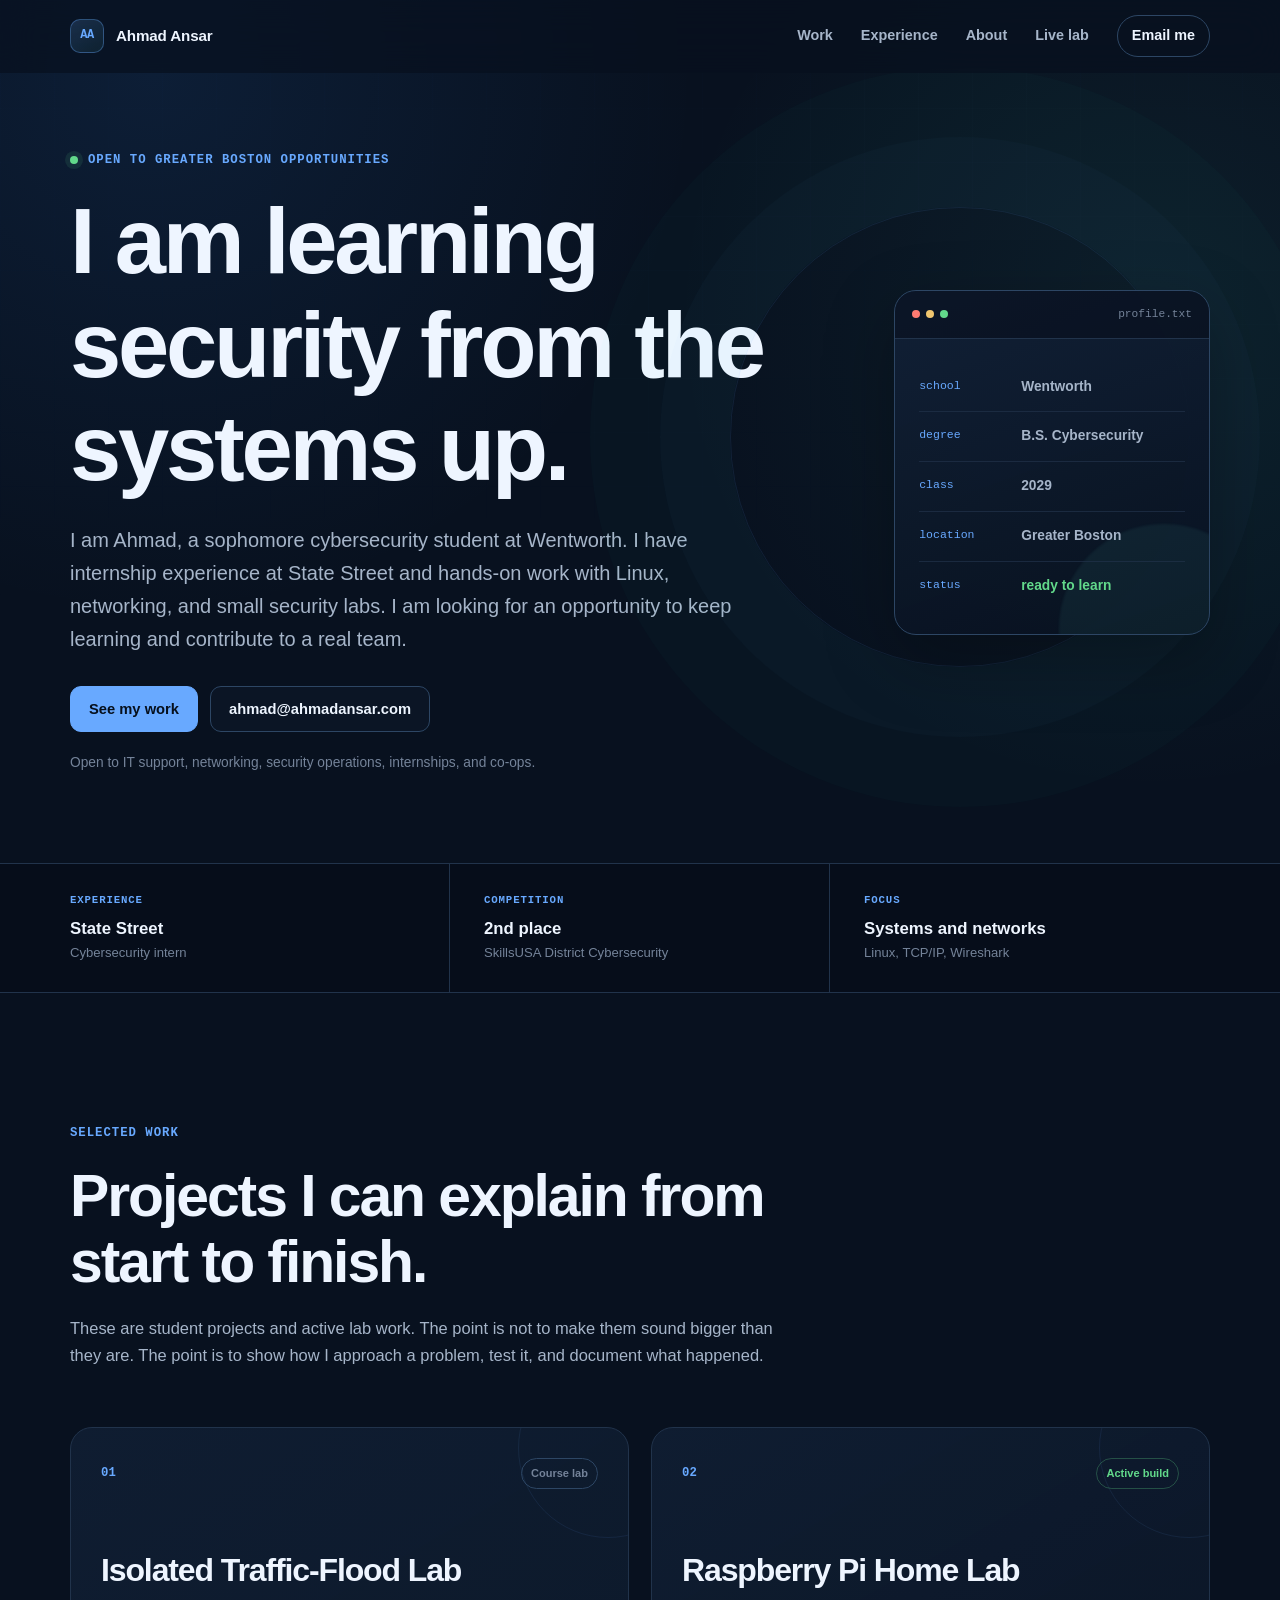
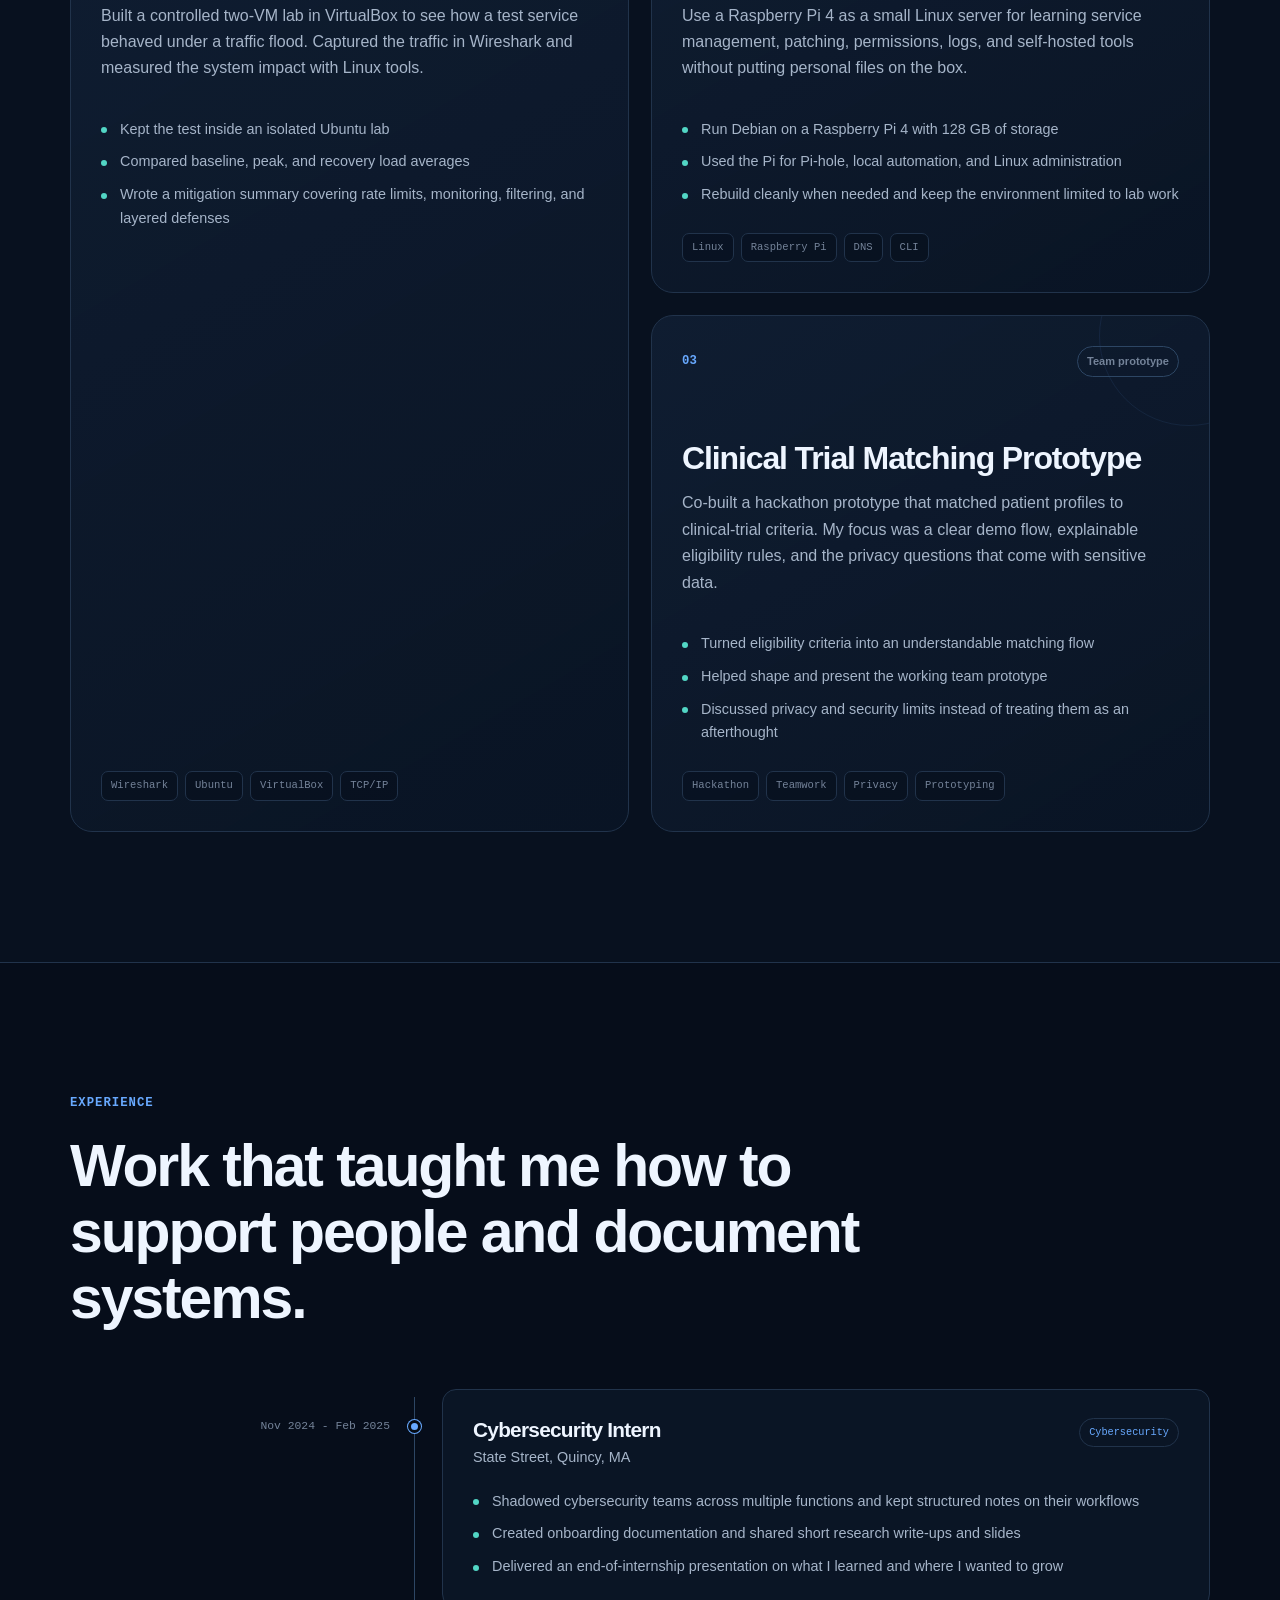
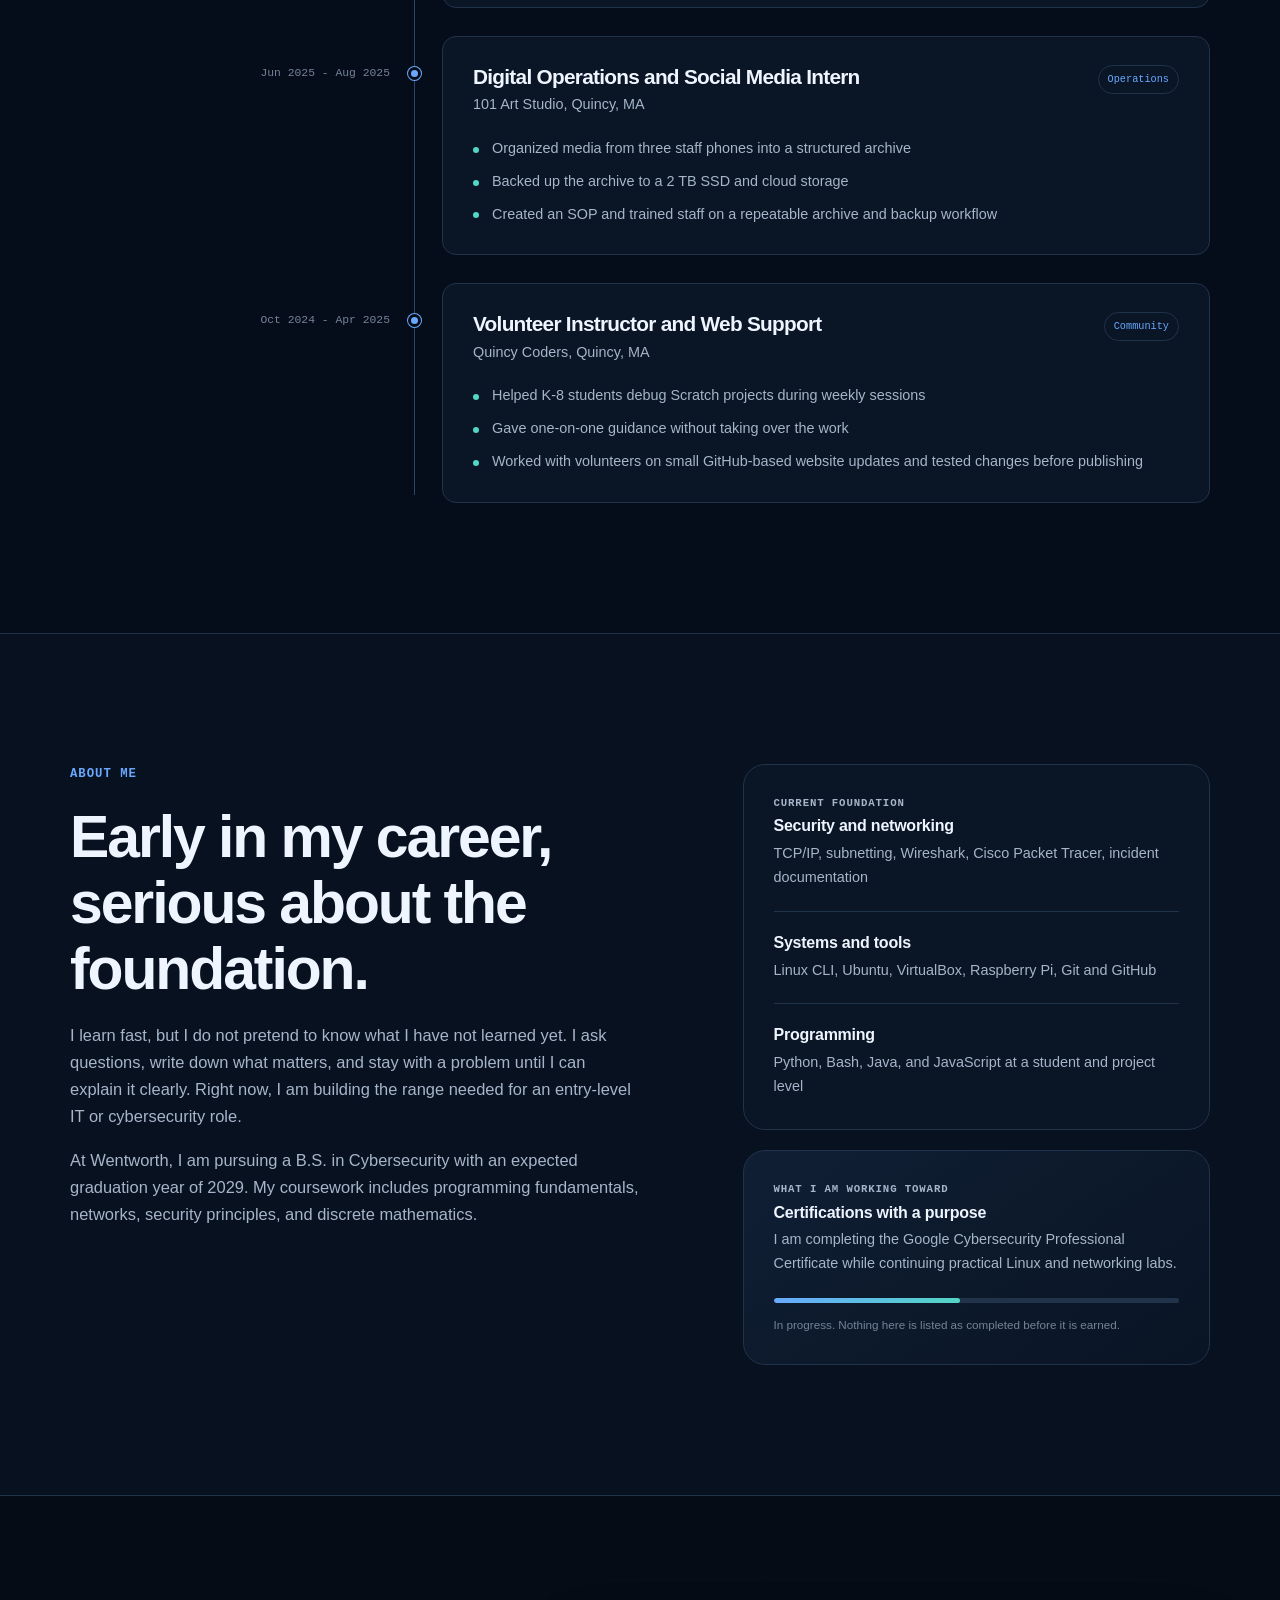
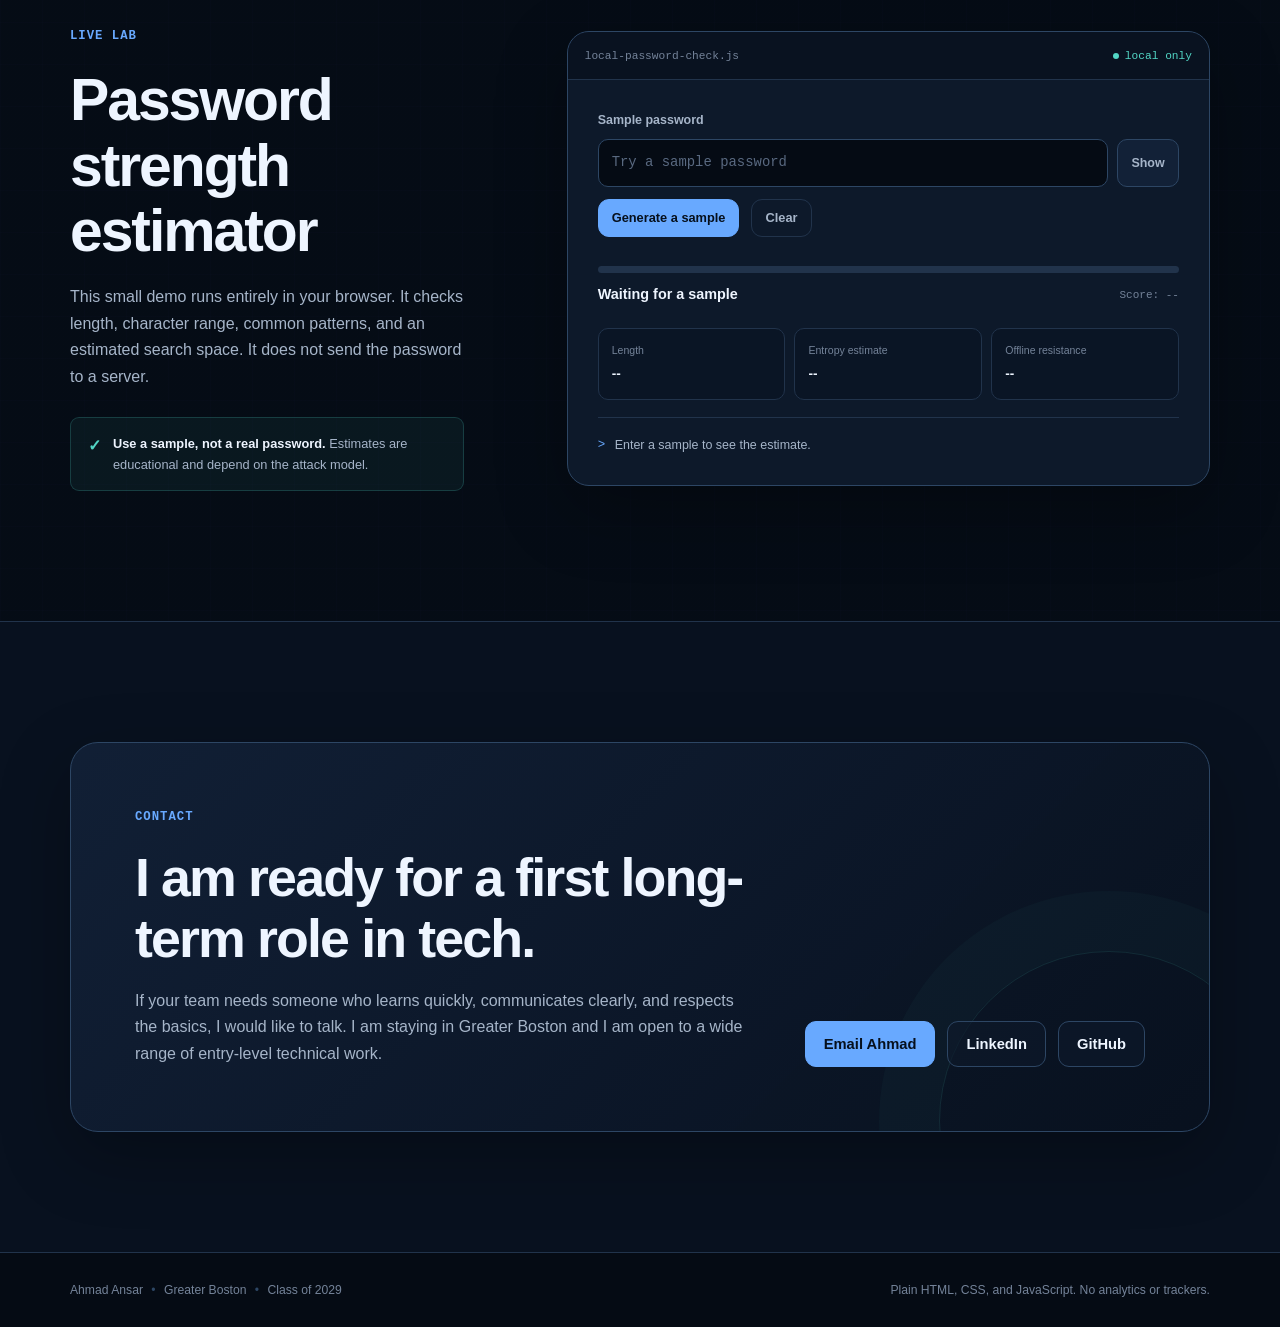
==== index.html @ 84867558 "Add files via upload" ====
<!doctype html>
<html lang="en">
<head>
  <meta charset="utf-8">
  <meta name="viewport" content="width=device-width, initial-scale=1">
  <meta name="description" content="Ahmad Ansar is a cybersecurity student at Wentworth with hands-on experience in Linux, networking, documentation, and security labs.">
  <meta name="theme-color" content="#08111f">
  <meta property="og:title" content="Ahmad Ansar | Cybersecurity Student">
  <meta property="og:description" content="Cybersecurity student at Wentworth, building a practical foundation in systems, networks, and security.">
  <meta property="og:type" content="website">
  <meta property="og:url" content="https://ahmad-ansar.github.io/">
  <link rel="canonical" href="https://ahmad-ansar.github.io/">
  <link rel="icon" href="/favicon.svg" type="image/svg+xml">
  <link rel="stylesheet" href="/styles.css">
  <script src="/app.js" defer></script>
  <title>Ahmad Ansar | Cybersecurity Student</title>
</head>
<body>
  <a class="skip-link" href="#main">Skip to main content</a>

  <header class="site-header" data-header>
    <div class="shell nav-wrap">
      <a class="brand" href="#top" aria-label="Ahmad Ansar, home">
        <span class="brand-mark" aria-hidden="true">AA</span>
        <span>Ahmad Ansar</span>
      </a>

      <button class="menu-button" type="button" aria-expanded="false" aria-controls="site-nav" data-menu-button>
        <span class="sr-only">Open navigation</span>
        <span aria-hidden="true"></span>
        <span aria-hidden="true"></span>
      </button>

      <nav id="site-nav" class="site-nav" aria-label="Primary navigation" data-menu>
        <a href="#work">Work</a>
        <a href="#experience">Experience</a>
        <a href="#about">About</a>
        <a href="#lab">Live lab</a>
        <a class="nav-contact" href="mailto:ahmad@ahmadansar.com">Email me</a>
      </nav>
    </div>
  </header>

  <main id="main">
    <section class="hero" id="top" aria-labelledby="hero-title">
      <div class="hero-grid" aria-hidden="true"></div>
      <div class="shell hero-layout">
        <div class="hero-copy reveal">
          <p class="eyebrow"><span class="status-dot"></span> Open to Greater Boston opportunities</p>
          <h1 id="hero-title">I am learning security from the systems up.</h1>
          <p class="hero-text">
            I am Ahmad, a sophomore cybersecurity student at Wentworth. I have internship experience at State Street and hands-on work with Linux, networking, and small security labs. I am looking for an opportunity to keep learning and contribute to a real team.
          </p>
          <div class="hero-actions">
            <a class="button button-primary" href="#work">See my work</a>
            <a class="button button-secondary" href="mailto:ahmad@ahmadansar.com">ahmad@ahmadansar.com</a>
          </div>
          <p class="role-note">Open to IT support, networking, security operations, internships, and co-ops.</p>
        </div>

        <aside class="snapshot reveal" aria-label="Student profile summary">
          <div class="window-bar">
            <div class="window-dots" aria-hidden="true"><span></span><span></span><span></span></div>
            <span>profile.txt</span>
          </div>
          <dl class="snapshot-list">
            <div>
              <dt>school</dt>
              <dd>Wentworth</dd>
            </div>
            <div>
              <dt>degree</dt>
              <dd>B.S. Cybersecurity</dd>
            </div>
            <div>
              <dt>class</dt>
              <dd>2029</dd>
            </div>
            <div>
              <dt>location</dt>
              <dd>Greater Boston</dd>
            </div>
            <div>
              <dt>status</dt>
              <dd class="available">ready to learn</dd>
            </div>
          </dl>
        </aside>
      </div>
    </section>

    <section class="proof-strip" aria-label="Highlights">
      <div class="shell proof-grid">
        <div>
          <span class="proof-label">Experience</span>
          <strong>State Street</strong>
          <span>Cybersecurity intern</span>
        </div>
        <div>
          <span class="proof-label">Competition</span>
          <strong>2nd place</strong>
          <span>SkillsUSA District Cybersecurity</span>
        </div>
        <div>
          <span class="proof-label">Focus</span>
          <strong>Systems and networks</strong>
          <span>Linux, TCP/IP, Wireshark</span>
        </div>
      </div>
    </section>

    <section class="section" id="work" aria-labelledby="work-title">
      <div class="shell">
        <div class="section-heading reveal">
          <p class="section-kicker">Selected work</p>
          <h2 id="work-title">Projects I can explain from start to finish.</h2>
          <p>These are student projects and active lab work. The point is not to make them sound bigger than they are. The point is to show how I approach a problem, test it, and document what happened.</p>
        </div>

        <div class="project-grid">
          <article class="project-card reveal">
            <div class="project-topline">
              <span class="project-number">01</span>
              <span class="project-state">Course lab</span>
            </div>
            <h3>Isolated Traffic-Flood Lab</h3>
            <p>Built a controlled two-VM lab in VirtualBox to see how a test service behaved under a traffic flood. Captured the traffic in Wireshark and measured the system impact with Linux tools.</p>
            <ul class="detail-list">
              <li>Kept the test inside an isolated Ubuntu lab</li>
              <li>Compared baseline, peak, and recovery load averages</li>
              <li>Wrote a mitigation summary covering rate limits, monitoring, filtering, and layered defenses</li>
            </ul>
            <div class="tag-row" aria-label="Tools used">
              <span>Wireshark</span><span>Ubuntu</span><span>VirtualBox</span><span>TCP/IP</span>
            </div>
          </article>

          <article class="project-card reveal">
            <div class="project-topline">
              <span class="project-number">02</span>
              <span class="project-state active">Active build</span>
            </div>
            <h3>Raspberry Pi Home Lab</h3>
            <p>Use a Raspberry Pi 4 as a small Linux server for learning service management, patching, permissions, logs, and self-hosted tools without putting personal files on the box.</p>
            <ul class="detail-list">
              <li>Run Debian on a Raspberry Pi 4 with 128 GB of storage</li>
              <li>Used the Pi for Pi-hole, local automation, and Linux administration</li>
              <li>Rebuild cleanly when needed and keep the environment limited to lab work</li>
            </ul>
            <div class="tag-row" aria-label="Tools used">
              <span>Linux</span><span>Raspberry Pi</span><span>DNS</span><span>CLI</span>
            </div>
          </article>

          <article class="project-card reveal">
            <div class="project-topline">
              <span class="project-number">03</span>
              <span class="project-state">Team prototype</span>
            </div>
            <h3>Clinical Trial Matching Prototype</h3>
            <p>Co-built a hackathon prototype that matched patient profiles to clinical-trial criteria. My focus was a clear demo flow, explainable eligibility rules, and the privacy questions that come with sensitive data.</p>
            <ul class="detail-list">
              <li>Turned eligibility criteria into an understandable matching flow</li>
              <li>Helped shape and present the working team prototype</li>
              <li>Discussed privacy and security limits instead of treating them as an afterthought</li>
            </ul>
            <div class="tag-row" aria-label="Project focus">
              <span>Hackathon</span><span>Teamwork</span><span>Privacy</span><span>Prototyping</span>
            </div>
          </article>
        </div>
      </div>
    </section>

    <section class="section section-muted" id="experience" aria-labelledby="experience-title">
      <div class="shell">
        <div class="section-heading reveal">
          <p class="section-kicker">Experience</p>
          <h2 id="experience-title">Work that taught me how to support people and document systems.</h2>
        </div>

        <div class="timeline">
          <article class="timeline-item reveal">
            <div class="timeline-marker" aria-hidden="true"></div>
            <div class="timeline-date">Nov 2024 - Feb 2025</div>
            <div class="timeline-card">
              <div class="timeline-heading">
                <div>
                  <h3>Cybersecurity Intern</h3>
                  <p>State Street, Quincy, MA</p>
                </div>
                <span>Cybersecurity</span>
              </div>
              <ul class="detail-list">
                <li>Shadowed cybersecurity teams across multiple functions and kept structured notes on their workflows</li>
                <li>Created onboarding documentation and shared short research write-ups and slides</li>
                <li>Delivered an end-of-internship presentation on what I learned and where I wanted to grow</li>
              </ul>
            </div>
          </article>

          <article class="timeline-item reveal">
            <div class="timeline-marker" aria-hidden="true"></div>
            <div class="timeline-date">Jun 2025 - Aug 2025</div>
            <div class="timeline-card">
              <div class="timeline-heading">
                <div>
                  <h3>Digital Operations and Social Media Intern</h3>
                  <p>101 Art Studio, Quincy, MA</p>
                </div>
                <span>Operations</span>
              </div>
              <ul class="detail-list">
                <li>Organized media from three staff phones into a structured archive</li>
                <li>Backed up the archive to a 2 TB SSD and cloud storage</li>
                <li>Created an SOP and trained staff on a repeatable archive and backup workflow</li>
              </ul>
            </div>
          </article>

          <article class="timeline-item reveal">
            <div class="timeline-marker" aria-hidden="true"></div>
            <div class="timeline-date">Oct 2024 - Apr 2025</div>
            <div class="timeline-card">
              <div class="timeline-heading">
                <div>
                  <h3>Volunteer Instructor and Web Support</h3>
                  <p>Quincy Coders, Quincy, MA</p>
                </div>
                <span>Community</span>
              </div>
              <ul class="detail-list">
                <li>Helped K-8 students debug Scratch projects during weekly sessions</li>
                <li>Gave one-on-one guidance without taking over the work</li>
                <li>Worked with volunteers on small GitHub-based website updates and tested changes before publishing</li>
              </ul>
            </div>
          </article>
        </div>
      </div>
    </section>

    <section class="section" id="about" aria-labelledby="about-title">
      <div class="shell about-layout">
        <div class="section-heading reveal">
          <p class="section-kicker">About me</p>
          <h2 id="about-title">Early in my career, serious about the foundation.</h2>
          <p>I learn fast, but I do not pretend to know what I have not learned yet. I ask questions, write down what matters, and stay with a problem until I can explain it clearly. Right now, I am building the range needed for an entry-level IT or cybersecurity role.</p>
          <p>At Wentworth, I am pursuing a B.S. in Cybersecurity with an expected graduation year of 2029. My coursework includes programming fundamentals, networks, security principles, and discrete mathematics.</p>
        </div>

        <div class="about-panels">
          <article class="info-panel reveal">
            <p class="panel-label">Current foundation</p>
            <div class="skill-groups">
              <div>
                <h3>Security and networking</h3>
                <p>TCP/IP, subnetting, Wireshark, Cisco Packet Tracer, incident documentation</p>
              </div>
              <div>
                <h3>Systems and tools</h3>
                <p>Linux CLI, Ubuntu, VirtualBox, Raspberry Pi, Git and GitHub</p>
              </div>
              <div>
                <h3>Programming</h3>
                <p>Python, Bash, Java, and JavaScript at a student and project level</p>
              </div>
            </div>
          </article>

          <article class="info-panel focus-panel reveal">
            <p class="panel-label">What I am working toward</p>
            <h3>Certifications with a purpose</h3>
            <p>I am completing the Google Cybersecurity Professional Certificate while continuing practical Linux and networking labs.</p>
            <div class="progress-line" aria-hidden="true"><span></span></div>
            <small>In progress. Nothing here is listed as completed before it is earned.</small>
          </article>
        </div>
      </div>
    </section>

    <section class="section section-lab" id="lab" aria-labelledby="lab-title">
      <div class="shell lab-layout">
        <div class="lab-copy reveal">
          <p class="section-kicker">Live lab</p>
          <h2 id="lab-title">Password strength estimator</h2>
          <p>This small demo runs entirely in your browser. It checks length, character range, common patterns, and an estimated search space. It does not send the password to a server.</p>
          <div class="privacy-note">
            <span aria-hidden="true">✓</span>
            <p><strong>Use a sample, not a real password.</strong> Estimates are educational and depend on the attack model.</p>
          </div>
        </div>

        <div class="analyzer reveal" data-analyzer>
          <div class="analyzer-bar">
            <span>local-password-check.js</span>
            <span class="local-badge"><span></span> local only</span>
          </div>
          <div class="analyzer-body">
            <label for="password-input">Sample password</label>
            <div class="password-row">
              <input id="password-input" type="password" autocomplete="new-password" spellcheck="false" maxlength="128" placeholder="Try a sample password" data-password-input>
              <button type="button" class="text-button" aria-pressed="false" data-password-toggle>Show</button>
            </div>
            <div class="analyzer-actions">
              <button type="button" class="button button-small button-primary" data-generate>Generate a sample</button>
              <button type="button" class="button button-small button-quiet" data-clear>Clear</button>
            </div>

            <div class="strength-track" aria-hidden="true"><span data-strength-bar></span></div>
            <div class="strength-heading" aria-live="polite">
              <strong data-strength-label>Waiting for a sample</strong>
              <span data-score>Score: --</span>
            </div>

            <dl class="metric-grid">
              <div><dt>Length</dt><dd data-length>--</dd></div>
              <div><dt>Entropy estimate</dt><dd data-entropy>--</dd></div>
              <div><dt>Offline resistance</dt><dd data-crack-time>--</dd></div>
            </dl>

            <ul class="feedback" data-feedback aria-live="polite">
              <li>Enter a sample to see the estimate.</li>
            </ul>
          </div>
        </div>
      </div>
    </section>

    <section class="contact-section" id="contact" aria-labelledby="contact-title">
      <div class="shell contact-card reveal">
        <div>
          <p class="section-kicker">Contact</p>
          <h2 id="contact-title">I am ready for a first long-term role in tech.</h2>
          <p>If your team needs someone who learns quickly, communicates clearly, and respects the basics, I would like to talk. I am staying in Greater Boston and I am open to a wide range of entry-level technical work.</p>
        </div>
        <div class="contact-actions">
          <a class="button button-primary" href="mailto:ahmad@ahmadansar.com">Email Ahmad</a>
          <a class="button button-secondary" href="https://linkedin.com/in/ahmadansar" target="_blank" rel="noopener noreferrer">LinkedIn</a>
          <a class="button button-secondary" href="https://github.com/ahmad-ansar" target="_blank" rel="noopener noreferrer">GitHub</a>
        </div>
      </div>
    </section>
  </main>

  <footer class="site-footer">
    <div class="shell footer-wrap">
      <p>Ahmad Ansar <span aria-hidden="true">•</span> Greater Boston <span aria-hidden="true">•</span> Class of 2029</p>
      <p>Plain HTML, CSS, and JavaScript. No analytics or trackers.</p>
    </div>
  </footer>
</body>
</html>
---- styles.css ----
:root {
  --ink: #eef5ff;
  --ink-soft: #a6b5c9;
  --ink-faint: #748399;
  --page: #08111f;
  --page-deep: #050b14;
  --surface: #0d192a;
  --surface-raised: #122137;
  --surface-soft: #0a1525;
  --line: #21334b;
  --line-bright: #2d4664;
  --blue: #68a9ff;
  --blue-strong: #3388f2;
  --teal: #52d6c5;
  --green: #62d98b;
  --yellow: #f0c66f;
  --red: #ff7b72;
  --shadow: 0 24px 70px rgb(0 0 0 / 28%);
  --radius-lg: 22px;
  --radius-md: 14px;
  --radius-sm: 9px;
  --shell: 1140px;
}

*,
*::before,
*::after {
  box-sizing: border-box;
}

html {
  scroll-behavior: smooth;
  scroll-padding-top: 88px;
}

body {
  margin: 0;
  min-width: 320px;
  background: var(--page);
  color: var(--ink);
  font-family: Inter, ui-sans-serif, -apple-system, BlinkMacSystemFont, "Segoe UI", sans-serif;
  font-size: 16px;
  line-height: 1.65;
  text-rendering: optimizeLegibility;
  -webkit-font-smoothing: antialiased;
}

body::before {
  position: fixed;
  inset: 0;
  z-index: -2;
  background:
    radial-gradient(circle at 12% 8%, rgb(51 136 242 / 11%), transparent 34rem),
    radial-gradient(circle at 90% 35%, rgb(82 214 197 / 7%), transparent 30rem),
    var(--page);
  content: "";
  pointer-events: none;
}

a {
  color: inherit;
}

button,
input {
  color: inherit;
  font: inherit;
}

button,
a {
  -webkit-tap-highlight-color: transparent;
}

button:focus-visible,
a:focus-visible,
input:focus-visible {
  outline: 3px solid rgb(104 169 255 / 42%);
  outline-offset: 3px;
}

h1,
h2,
h3,
p {
  margin-top: 0;
}

h1,
h2,
h3 {
  line-height: 1.12;
  letter-spacing: -0.035em;
}

h1 {
  max-width: 790px;
  margin-bottom: 24px;
  font-size: clamp(3rem, 7.2vw, 6.6rem);
  font-weight: 740;
}

h2 {
  max-width: 790px;
  margin-bottom: 20px;
  font-size: clamp(2.25rem, 4.6vw, 4.25rem);
  font-weight: 700;
}

h3 {
  font-size: 1.3rem;
}

.shell {
  width: min(calc(100% - 40px), var(--shell));
  margin-inline: auto;
}

.sr-only {
  position: absolute;
  width: 1px;
  height: 1px;
  padding: 0;
  margin: -1px;
  overflow: hidden;
  clip: rect(0, 0, 0, 0);
  white-space: nowrap;
  border: 0;
}

.skip-link {
  position: fixed;
  top: 12px;
  left: 12px;
  z-index: 1000;
  padding: 10px 15px;
  border-radius: var(--radius-sm);
  background: var(--ink);
  color: var(--page);
  font-weight: 700;
  text-decoration: none;
  transform: translateY(-150%);
  transition: transform 160ms ease;
}

.skip-link:focus {
  transform: translateY(0);
}

.site-header {
  position: fixed;
  inset: 0 0 auto;
  z-index: 100;
  border-bottom: 1px solid transparent;
  background: rgb(8 17 31 / 70%);
  backdrop-filter: blur(18px);
  transition: border-color 180ms ease, background 180ms ease;
}

.site-header.scrolled {
  border-bottom-color: rgb(33 51 75 / 78%);
  background: rgb(8 17 31 / 91%);
}

.nav-wrap {
  display: flex;
  min-height: 72px;
  align-items: center;
  justify-content: space-between;
  gap: 28px;
}

.brand {
  display: inline-flex;
  align-items: center;
  gap: 12px;
  font-size: 0.95rem;
  font-weight: 720;
  letter-spacing: -0.01em;
  text-decoration: none;
}

.brand-mark {
  display: grid;
  width: 34px;
  height: 34px;
  place-items: center;
  border: 1px solid rgb(104 169 255 / 34%);
  border-radius: 10px;
  background: linear-gradient(145deg, rgb(104 169 255 / 18%), rgb(82 214 197 / 8%));
  color: var(--blue);
  font-family: "SFMono-Regular", Consolas, "Liberation Mono", monospace;
  font-size: 0.75rem;
  letter-spacing: -0.04em;
}

.site-nav {
  display: flex;
  align-items: center;
  gap: 28px;
}

.site-nav a {
  color: var(--ink-soft);
  font-size: 0.9rem;
  font-weight: 620;
  text-decoration: none;
  transition: color 150ms ease;
}

.site-nav a:hover {
  color: var(--ink);
}

.site-nav .nav-contact {
  padding: 8px 14px;
  border: 1px solid var(--line-bright);
  border-radius: 999px;
  color: var(--ink);
}

.site-nav .nav-contact:hover {
  border-color: var(--blue);
  color: var(--blue);
}

.menu-button {
  display: none;
  width: 44px;
  height: 44px;
  padding: 0;
  border: 1px solid var(--line);
  border-radius: 12px;
  background: var(--surface);
  cursor: pointer;
}

.menu-button span:not(.sr-only) {
  display: block;
  width: 18px;
  height: 2px;
  margin: 5px auto;
  border-radius: 2px;
  background: currentColor;
  transition: transform 180ms ease;
}

.menu-button[aria-expanded="true"] span:nth-child(2) {
  transform: translateY(3.5px) rotate(45deg);
}

.menu-button[aria-expanded="true"] span:nth-child(3) {
  transform: translateY(-3.5px) rotate(-45deg);
}

.hero {
  position: relative;
  display: grid;
  min-height: 810px;
  overflow: hidden;
  align-items: center;
  padding: 150px 0 88px;
}

.hero::after {
  position: absolute;
  top: 24%;
  left: 57%;
  width: 460px;
  height: 460px;
  border: 1px solid rgb(104 169 255 / 10%);
  border-radius: 50%;
  box-shadow:
    0 0 0 70px rgb(104 169 255 / 2.5%),
    0 0 0 140px rgb(82 214 197 / 1.8%);
  content: "";
  pointer-events: none;
}

.hero-grid {
  position: absolute;
  inset: 0;
  z-index: -1;
  opacity: 0.35;
  background-image:
    linear-gradient(rgb(104 169 255 / 4%) 1px, transparent 1px),
    linear-gradient(90deg, rgb(104 169 255 / 4%) 1px, transparent 1px);
  background-size: 54px 54px;
  mask-image: linear-gradient(to bottom, black, transparent 80%);
}

.hero-layout {
  display: grid;
  grid-template-columns: minmax(0, 1.6fr) minmax(300px, 0.7fr);
  gap: clamp(56px, 8vw, 112px);
  align-items: center;
}

.eyebrow,
.section-kicker {
  display: flex;
  align-items: center;
  gap: 10px;
  margin-bottom: 20px;
  color: var(--blue);
  font-family: "SFMono-Regular", Consolas, "Liberation Mono", monospace;
  font-size: 0.77rem;
  font-weight: 700;
  letter-spacing: 0.08em;
  text-transform: uppercase;
}

.status-dot {
  display: inline-block;
  width: 8px;
  height: 8px;
  border-radius: 50%;
  background: var(--green);
  box-shadow: 0 0 0 5px rgb(98 217 139 / 10%);
  animation: status-pulse 2.6s ease-in-out infinite;
}

@keyframes status-pulse {
  50% { box-shadow: 0 0 0 10px rgb(98 217 139 / 0%); }
}

.hero-text {
  max-width: 700px;
  margin-bottom: 30px;
  color: var(--ink-soft);
  font-size: clamp(1.06rem, 1.6vw, 1.25rem);
}

.hero-actions,
.contact-actions,
.analyzer-actions {
  display: flex;
  flex-wrap: wrap;
  gap: 12px;
}

.button {
  display: inline-flex;
  min-height: 46px;
  align-items: center;
  justify-content: center;
  padding: 10px 18px;
  border: 1px solid transparent;
  border-radius: 11px;
  font-size: 0.92rem;
  font-weight: 720;
  text-decoration: none;
  transition: transform 150ms ease, border-color 150ms ease, background 150ms ease, color 150ms ease;
}

.button:hover {
  transform: translateY(-2px);
}

.button-primary {
  border-color: var(--blue);
  background: var(--blue);
  color: #06101d;
}

.button-primary:hover {
  border-color: #8cc0ff;
  background: #8cc0ff;
}

.button-secondary {
  border-color: var(--line-bright);
  background: rgb(13 25 42 / 62%);
  color: var(--ink);
}

.button-secondary:hover {
  border-color: var(--blue);
  color: var(--blue);
}

.button-small {
  min-height: 38px;
  padding: 7px 13px;
  font-size: 0.8rem;
  cursor: pointer;
}

.button-quiet {
  border-color: var(--line);
  background: transparent;
  color: var(--ink-soft);
}

.role-note {
  margin: 20px 0 0;
  color: var(--ink-faint);
  font-size: 0.86rem;
}

.snapshot {
  position: relative;
  z-index: 1;
  overflow: hidden;
  border: 1px solid var(--line-bright);
  border-radius: var(--radius-lg);
  background: linear-gradient(160deg, rgb(18 33 55 / 94%), rgb(8 17 31 / 96%));
  box-shadow: var(--shadow);
}

.snapshot::after {
  position: absolute;
  inset: auto -60px -100px auto;
  width: 210px;
  height: 210px;
  border-radius: 50%;
  background: rgb(82 214 197 / 7%);
  content: "";
  filter: blur(1px);
}

.window-bar,
.analyzer-bar {
  display: flex;
  min-height: 48px;
  align-items: center;
  justify-content: space-between;
  padding: 0 17px;
  border-bottom: 1px solid var(--line);
  background: rgb(5 11 20 / 45%);
  color: var(--ink-faint);
  font-family: "SFMono-Regular", Consolas, "Liberation Mono", monospace;
  font-size: 0.7rem;
}

.window-dots {
  display: flex;
  gap: 6px;
}

.window-dots span {
  width: 8px;
  height: 8px;
  border-radius: 50%;
  background: var(--line-bright);
}

.window-dots span:first-child { background: var(--red); }
.window-dots span:nth-child(2) { background: var(--yellow); }
.window-dots span:nth-child(3) { background: var(--green); }

.snapshot-list {
  position: relative;
  z-index: 1;
  margin: 0;
  padding: 24px;
}

.snapshot-list > div {
  display: grid;
  grid-template-columns: 88px 1fr;
  gap: 14px;
  padding: 13px 0;
  border-bottom: 1px solid rgb(33 51 75 / 70%);
}

.snapshot-list > div:last-child {
  border-bottom: 0;
}

.snapshot-list dt,
.snapshot-list dd {
  margin: 0;
}

.snapshot-list dt {
  color: var(--blue);
  font-family: "SFMono-Regular", Consolas, "Liberation Mono", monospace;
  font-size: 0.72rem;
}

.snapshot-list dd {
  color: var(--ink-soft);
  font-size: 0.86rem;
  font-weight: 650;
}

.snapshot-list dd.available {
  color: var(--green);
}

.proof-strip {
  border-block: 1px solid var(--line);
  background: rgb(5 11 20 / 45%);
}

.proof-grid {
  display: grid;
  grid-template-columns: repeat(3, 1fr);
}

.proof-grid > div {
  display: flex;
  min-height: 128px;
  flex-direction: column;
  justify-content: center;
  padding: 24px 34px;
  border-right: 1px solid var(--line);
}

.proof-grid > div:first-child {
  padding-left: 0;
}

.proof-grid > div:last-child {
  padding-right: 0;
  border-right: 0;
}

.proof-label,
.panel-label {
  margin-bottom: 5px;
  color: var(--blue);
  font-family: "SFMono-Regular", Consolas, "Liberation Mono", monospace;
  font-size: 0.67rem;
  font-weight: 700;
  letter-spacing: 0.08em;
  text-transform: uppercase;
}

.proof-grid strong {
  font-size: 1.05rem;
}

.proof-grid span:last-child {
  color: var(--ink-faint);
  font-size: 0.82rem;
}

.section {
  padding: 130px 0;
}

.section-muted {
  border-block: 1px solid var(--line);
  background: rgb(5 11 20 / 42%);
}

.section-heading {
  max-width: 820px;
  margin-bottom: 58px;
}

.section-heading > p:not(.section-kicker) {
  max-width: 730px;
  color: var(--ink-soft);
  font-size: 1.03rem;
}

.section-heading > p:last-child {
  margin-bottom: 0;
}

.project-grid {
  display: grid;
  grid-template-columns: repeat(2, minmax(0, 1fr));
  gap: 22px;
}

.project-card {
  position: relative;
  display: flex;
  min-height: 460px;
  flex-direction: column;
  padding: 30px;
  overflow: hidden;
  border: 1px solid var(--line);
  border-radius: var(--radius-lg);
  background: linear-gradient(150deg, rgb(18 33 55 / 78%), rgb(10 21 37 / 90%));
  transition: transform 180ms ease, border-color 180ms ease;
}

.project-card:first-child {
  grid-row: span 2;
  justify-content: center;
}

.project-card:hover {
  border-color: var(--line-bright);
  transform: translateY(-4px);
}

.project-card::after {
  position: absolute;
  top: -70px;
  right: -70px;
  width: 180px;
  height: 180px;
  border: 1px solid rgb(104 169 255 / 9%);
  border-radius: 50%;
  content: "";
}

.project-topline {
  position: relative;
  z-index: 1;
  display: flex;
  align-items: center;
  justify-content: space-between;
  margin-bottom: 64px;
}

.project-number {
  color: var(--blue);
  font-family: "SFMono-Regular", Consolas, "Liberation Mono", monospace;
  font-size: 0.77rem;
  font-weight: 700;
}

.project-state {
  padding: 5px 9px;
  border: 1px solid var(--line-bright);
  border-radius: 999px;
  color: var(--ink-faint);
  font-size: 0.69rem;
  font-weight: 700;
}

.project-state.active {
  border-color: rgb(98 217 139 / 28%);
  color: var(--green);
}

.project-card h3 {
  position: relative;
  z-index: 1;
  margin-bottom: 14px;
  font-size: clamp(1.45rem, 2.6vw, 2rem);
}

.project-card > p {
  position: relative;
  z-index: 1;
  color: var(--ink-soft);
}

.detail-list {
  position: relative;
  z-index: 1;
  display: grid;
  gap: 9px;
  padding: 0;
  margin: 20px 0 26px;
  list-style: none;
}

.detail-list li {
  position: relative;
  padding-left: 19px;
  color: var(--ink-soft);
  font-size: 0.9rem;
}

.detail-list li::before {
  position: absolute;
  top: 0.68em;
  left: 0;
  width: 6px;
  height: 6px;
  border-radius: 50%;
  background: var(--teal);
  content: "";
}

.tag-row {
  position: relative;
  z-index: 1;
  display: flex;
  flex-wrap: wrap;
  gap: 7px;
  margin-top: auto;
}

.tag-row span {
  padding: 5px 9px;
  border: 1px solid var(--line);
  border-radius: 7px;
  background: rgb(5 11 20 / 35%);
  color: var(--ink-faint);
  font-family: "SFMono-Regular", Consolas, "Liberation Mono", monospace;
  font-size: 0.66rem;
}

.timeline {
  position: relative;
  max-width: 970px;
  margin-left: auto;
}

.timeline::before {
  position: absolute;
  top: 8px;
  bottom: 8px;
  left: 174px;
  width: 1px;
  background: var(--line-bright);
  content: "";
}

.timeline-item {
  position: relative;
  display: grid;
  grid-template-columns: 150px 1fr;
  gap: 52px;
  margin-bottom: 28px;
}

.timeline-item:last-child {
  margin-bottom: 0;
}

.timeline-marker {
  position: absolute;
  top: 31px;
  left: 168px;
  z-index: 1;
  width: 13px;
  height: 13px;
  border: 3px solid var(--page-deep);
  border-radius: 50%;
  background: var(--blue);
  box-shadow: 0 0 0 1px var(--blue);
}

.timeline-date {
  padding-top: 28px;
  color: var(--ink-faint);
  font-family: "SFMono-Regular", Consolas, "Liberation Mono", monospace;
  font-size: 0.71rem;
  text-align: right;
}

.timeline-card {
  padding: 28px 30px;
  border: 1px solid var(--line);
  border-radius: var(--radius-md);
  background: var(--surface-soft);
}

.timeline-heading {
  display: flex;
  align-items: flex-start;
  justify-content: space-between;
  gap: 20px;
}

.timeline-heading h3 {
  margin-bottom: 5px;
}

.timeline-heading p {
  margin: 0;
  color: var(--ink-soft);
  font-size: 0.9rem;
}

.timeline-heading > span {
  padding: 5px 9px;
  border: 1px solid var(--line);
  border-radius: 999px;
  color: var(--blue);
  font-family: "SFMono-Regular", Consolas, "Liberation Mono", monospace;
  font-size: 0.64rem;
}

.timeline-card .detail-list {
  margin-bottom: 0;
}

.about-layout {
  display: grid;
  grid-template-columns: minmax(0, 1fr) minmax(370px, 0.82fr);
  gap: clamp(54px, 8vw, 108px);
  align-items: start;
}

.about-layout .section-heading {
  position: sticky;
  top: 120px;
  margin-bottom: 0;
}

.about-panels {
  display: grid;
  gap: 20px;
}

.info-panel {
  padding: 30px;
  border: 1px solid var(--line);
  border-radius: var(--radius-lg);
  background: var(--surface-soft);
}

.info-panel h3 {
  margin-bottom: 7px;
  font-size: 1rem;
  letter-spacing: -0.015em;
}

.info-panel p {
  color: var(--ink-soft);
}

.skill-groups {
  display: grid;
  gap: 22px;
}

.skill-groups > div {
  padding-bottom: 21px;
  border-bottom: 1px solid var(--line);
}

.skill-groups > div:last-child {
  padding-bottom: 0;
  border-bottom: 0;
}

.skill-groups p {
  margin-bottom: 0;
  font-size: 0.9rem;
}

.focus-panel {
  background: linear-gradient(145deg, rgb(18 33 55 / 90%), rgb(10 21 37 / 92%));
}

.focus-panel > p:not(.panel-label) {
  font-size: 0.9rem;
}

.focus-panel small {
  display: block;
  color: var(--ink-faint);
  font-size: 0.73rem;
}

.progress-line {
  height: 5px;
  margin: 22px 0 12px;
  overflow: hidden;
  border-radius: 999px;
  background: var(--line);
}

.progress-line span {
  display: block;
  width: 46%;
  height: 100%;
  border-radius: inherit;
  background: linear-gradient(90deg, var(--blue), var(--teal));
}

.section-lab {
  border-block: 1px solid var(--line);
  background:
    linear-gradient(rgb(5 11 20 / 82%), rgb(5 11 20 / 82%)),
    linear-gradient(90deg, rgb(104 169 255 / 6%) 1px, transparent 1px),
    linear-gradient(rgb(104 169 255 / 6%) 1px, transparent 1px);
  background-size: auto, 42px 42px, 42px 42px;
}

.lab-layout {
  display: grid;
  grid-template-columns: 0.76fr 1.24fr;
  gap: clamp(50px, 8vw, 105px);
  align-items: center;
}

.lab-copy > p:not(.section-kicker) {
  color: var(--ink-soft);
}

.privacy-note {
  display: flex;
  gap: 12px;
  margin-top: 27px;
  padding: 15px 17px;
  border: 1px solid rgb(82 214 197 / 20%);
  border-radius: var(--radius-sm);
  background: rgb(82 214 197 / 6%);
}

.privacy-note > span {
  color: var(--teal);
  font-weight: 800;
}

.privacy-note p {
  margin: 0;
  color: var(--ink-soft);
  font-size: 0.8rem;
}

.privacy-note strong {
  color: var(--ink);
}

.analyzer {
  overflow: hidden;
  border: 1px solid var(--line-bright);
  border-radius: var(--radius-lg);
  background: var(--surface);
  box-shadow: var(--shadow);
}

.local-badge {
  display: inline-flex;
  align-items: center;
  gap: 6px;
  color: var(--teal);
}

.local-badge > span {
  width: 6px;
  height: 6px;
  border-radius: 50%;
  background: var(--teal);
}

.analyzer-body {
  padding: 30px;
}

.analyzer label {
  display: block;
  margin-bottom: 8px;
  color: var(--ink-soft);
  font-size: 0.78rem;
  font-weight: 700;
}

.password-row {
  display: grid;
  grid-template-columns: 1fr auto;
  gap: 9px;
}

.password-row input {
  width: 100%;
  min-width: 0;
  min-height: 48px;
  padding: 10px 13px;
  border: 1px solid var(--line-bright);
  border-radius: 10px;
  outline: none;
  background: var(--page-deep);
  color: var(--ink);
  font-family: "SFMono-Regular", Consolas, "Liberation Mono", monospace;
  font-size: 0.87rem;
}

.password-row input::placeholder {
  color: #596980;
}

.password-row input:focus {
  border-color: var(--blue);
}

.text-button {
  min-width: 62px;
  border: 1px solid var(--line-bright);
  border-radius: 10px;
  background: var(--surface-raised);
  color: var(--ink-soft);
  font-size: 0.78rem;
  font-weight: 700;
  cursor: pointer;
}

.analyzer-actions {
  margin-top: 12px;
}

.strength-track {
  height: 7px;
  margin: 29px 0 10px;
  overflow: hidden;
  border-radius: 999px;
  background: var(--line);
}

.strength-track span {
  display: block;
  width: 0;
  height: 100%;
  border-radius: inherit;
  background: var(--red);
  transition: width 220ms ease, background 220ms ease;
}

.strength-heading {
  display: flex;
  align-items: center;
  justify-content: space-between;
  gap: 16px;
  margin-bottom: 21px;
}

.strength-heading strong {
  font-size: 0.9rem;
}

.strength-heading span {
  color: var(--ink-faint);
  font-family: "SFMono-Regular", Consolas, "Liberation Mono", monospace;
  font-size: 0.69rem;
}

.metric-grid {
  display: grid;
  grid-template-columns: repeat(3, 1fr);
  gap: 9px;
  margin: 0;
}

.metric-grid > div {
  min-width: 0;
  padding: 13px;
  border: 1px solid var(--line);
  border-radius: 10px;
  background: var(--surface-soft);
}

.metric-grid dt {
  margin-bottom: 4px;
  color: var(--ink-faint);
  font-size: 0.66rem;
}

.metric-grid dd {
  margin: 0;
  overflow: hidden;
  font-size: 0.85rem;
  font-weight: 750;
  text-overflow: ellipsis;
  white-space: nowrap;
}

.feedback {
  display: grid;
  gap: 6px;
  padding: 17px 0 0;
  margin: 17px 0 0;
  border-top: 1px solid var(--line);
  list-style: none;
}

.feedback li {
  position: relative;
  padding-left: 17px;
  color: var(--ink-soft);
  font-size: 0.78rem;
}

.feedback li::before {
  position: absolute;
  left: 0;
  color: var(--blue);
  content: ">";
  font-family: "SFMono-Regular", Consolas, "Liberation Mono", monospace;
}

.contact-section {
  padding: 120px 0;
}

.contact-card {
  position: relative;
  display: grid;
  grid-template-columns: 1fr auto;
  gap: 50px;
  align-items: end;
  padding: clamp(32px, 6vw, 64px);
  overflow: hidden;
  border: 1px solid var(--line-bright);
  border-radius: 28px;
  background: linear-gradient(135deg, rgb(18 33 55 / 95%), rgb(8 17 31 / 98%));
  box-shadow: var(--shadow);
}

.contact-card::after {
  position: absolute;
  right: -70px;
  bottom: -160px;
  width: 340px;
  height: 340px;
  border: 1px solid rgb(82 214 197 / 12%);
  border-radius: 50%;
  box-shadow: 0 0 0 60px rgb(82 214 197 / 3%);
  content: "";
}

.contact-card > div {
  position: relative;
  z-index: 1;
}

.contact-card h2 {
  max-width: 720px;
  font-size: clamp(2.2rem, 4.2vw, 3.8rem);
}

.contact-card p:not(.section-kicker) {
  max-width: 690px;
  margin-bottom: 0;
  color: var(--ink-soft);
}

.contact-actions {
  max-width: 350px;
  justify-content: flex-end;
}

.site-footer {
  padding: 27px 0;
  border-top: 1px solid var(--line);
  background: var(--page-deep);
}

.footer-wrap {
  display: flex;
  align-items: center;
  justify-content: space-between;
  gap: 20px;
}

.footer-wrap p {
  margin: 0;
  color: var(--ink-faint);
  font-size: 0.76rem;
}

.footer-wrap span {
  margin: 0 5px;
  color: var(--line-bright);
}

.js .reveal {
  opacity: 0;
  transform: translateY(22px);
  transition: opacity 620ms ease, transform 620ms cubic-bezier(.2, .7, .2, 1);
}

.js .reveal.visible {
  opacity: 1;
  transform: translateY(0);
}

@media (max-width: 960px) {
  .hero-layout,
  .about-layout,
  .lab-layout {
    grid-template-columns: 1fr;
  }

  .hero {
    min-height: auto;
  }

  .snapshot {
    max-width: 520px;
  }

  .hero::after {
    left: 56%;
  }

  .about-layout .section-heading {
    position: static;
  }

  .about-panels {
    grid-template-columns: repeat(2, minmax(0, 1fr));
  }

  .contact-card {
    grid-template-columns: 1fr;
    align-items: start;
  }

  .contact-actions {
    max-width: none;
    justify-content: flex-start;
  }
}

@media (max-width: 760px) {
  .shell {
    width: min(calc(100% - 28px), var(--shell));
  }

  .menu-button {
    display: block;
  }

  .site-nav {
    position: absolute;
    top: calc(100% + 1px);
    right: 14px;
    left: 14px;
    display: none;
    align-items: stretch;
    flex-direction: column;
    gap: 0;
    padding: 10px;
    border: 1px solid var(--line-bright);
    border-radius: 14px;
    background: rgb(8 17 31 / 98%);
    box-shadow: var(--shadow);
  }

  .site-nav.open {
    display: flex;
  }

  .site-nav a {
    padding: 12px;
    border-radius: 8px;
  }

  .site-nav a:hover {
    background: var(--surface);
  }

  .site-nav .nav-contact {
    border: 0;
  }

  .hero {
    padding: 130px 0 72px;
  }

  h1 {
    font-size: clamp(2.7rem, 14vw, 4.2rem);
  }

  .proof-grid {
    grid-template-columns: 1fr;
  }

  .proof-grid > div,
  .proof-grid > div:first-child,
  .proof-grid > div:last-child {
    min-height: 100px;
    padding: 20px 0;
    border-right: 0;
    border-bottom: 1px solid var(--line);
  }

  .proof-grid > div:last-child {
    border-bottom: 0;
  }

  .section {
    padding: 94px 0;
  }

  .section-heading {
    margin-bottom: 40px;
  }

  .project-grid,
  .about-panels {
    grid-template-columns: 1fr;
  }

  .project-card:first-child {
    grid-row: auto;
  }

  .project-card {
    min-height: auto;
    padding: 24px;
  }

  .project-topline {
    margin-bottom: 44px;
  }

  .timeline::before {
    left: 6px;
  }

  .timeline-item {
    grid-template-columns: 1fr;
    gap: 9px;
    padding-left: 27px;
  }

  .timeline-marker {
    top: 7px;
    left: 0;
  }

  .timeline-date {
    padding-top: 0;
    text-align: left;
  }

  .timeline-card {
    padding: 23px;
  }

  .timeline-heading {
    flex-direction: column;
    gap: 14px;
  }

  .metric-grid {
    grid-template-columns: 1fr;
  }

  .metric-grid dd {
    white-space: normal;
  }

  .contact-section {
    padding: 92px 0;
  }

  .footer-wrap {
    align-items: flex-start;
    flex-direction: column;
  }
}

@media (max-width: 480px) {
  .hero-actions,
  .contact-actions {
    align-items: stretch;
    flex-direction: column;
  }

  .hero-actions .button,
  .contact-actions .button {
    width: 100%;
  }

  .snapshot-list {
    padding: 19px;
  }

  .snapshot-list > div {
    grid-template-columns: 76px 1fr;
  }

  .password-row {
    grid-template-columns: 1fr;
  }

  .text-button {
    min-height: 42px;
  }

  .analyzer-body {
    padding: 21px;
  }

  .analyzer-actions {
    align-items: stretch;
    flex-direction: column;
  }

  .strength-heading {
    align-items: flex-start;
    flex-direction: column;
    gap: 3px;
  }
}

@media (prefers-reduced-motion: reduce) {
  html {
    scroll-behavior: auto;
  }

  *,
  *::before,
  *::after {
    scroll-behavior: auto !important;
    animation-duration: 0.01ms !important;
    animation-iteration-count: 1 !important;
    transition-duration: 0.01ms !important;
  }
}

@media print {
  .site-header,
  .hero-grid,
  .hero::after,
  .section-lab,
  .contact-actions,
  .site-footer {
    display: none;
  }

  body {
    background: #fff;
    color: #111;
  }

  .section,
  .contact-section,
  .hero {
    min-height: auto;
    padding: 30px 0;
  }

  .project-card,
  .timeline-card,
  .info-panel,
  .contact-card,
  .snapshot {
    break-inside: avoid;
    border-color: #bbb;
    background: #fff;
    box-shadow: none;
    color: #111;
  }
}
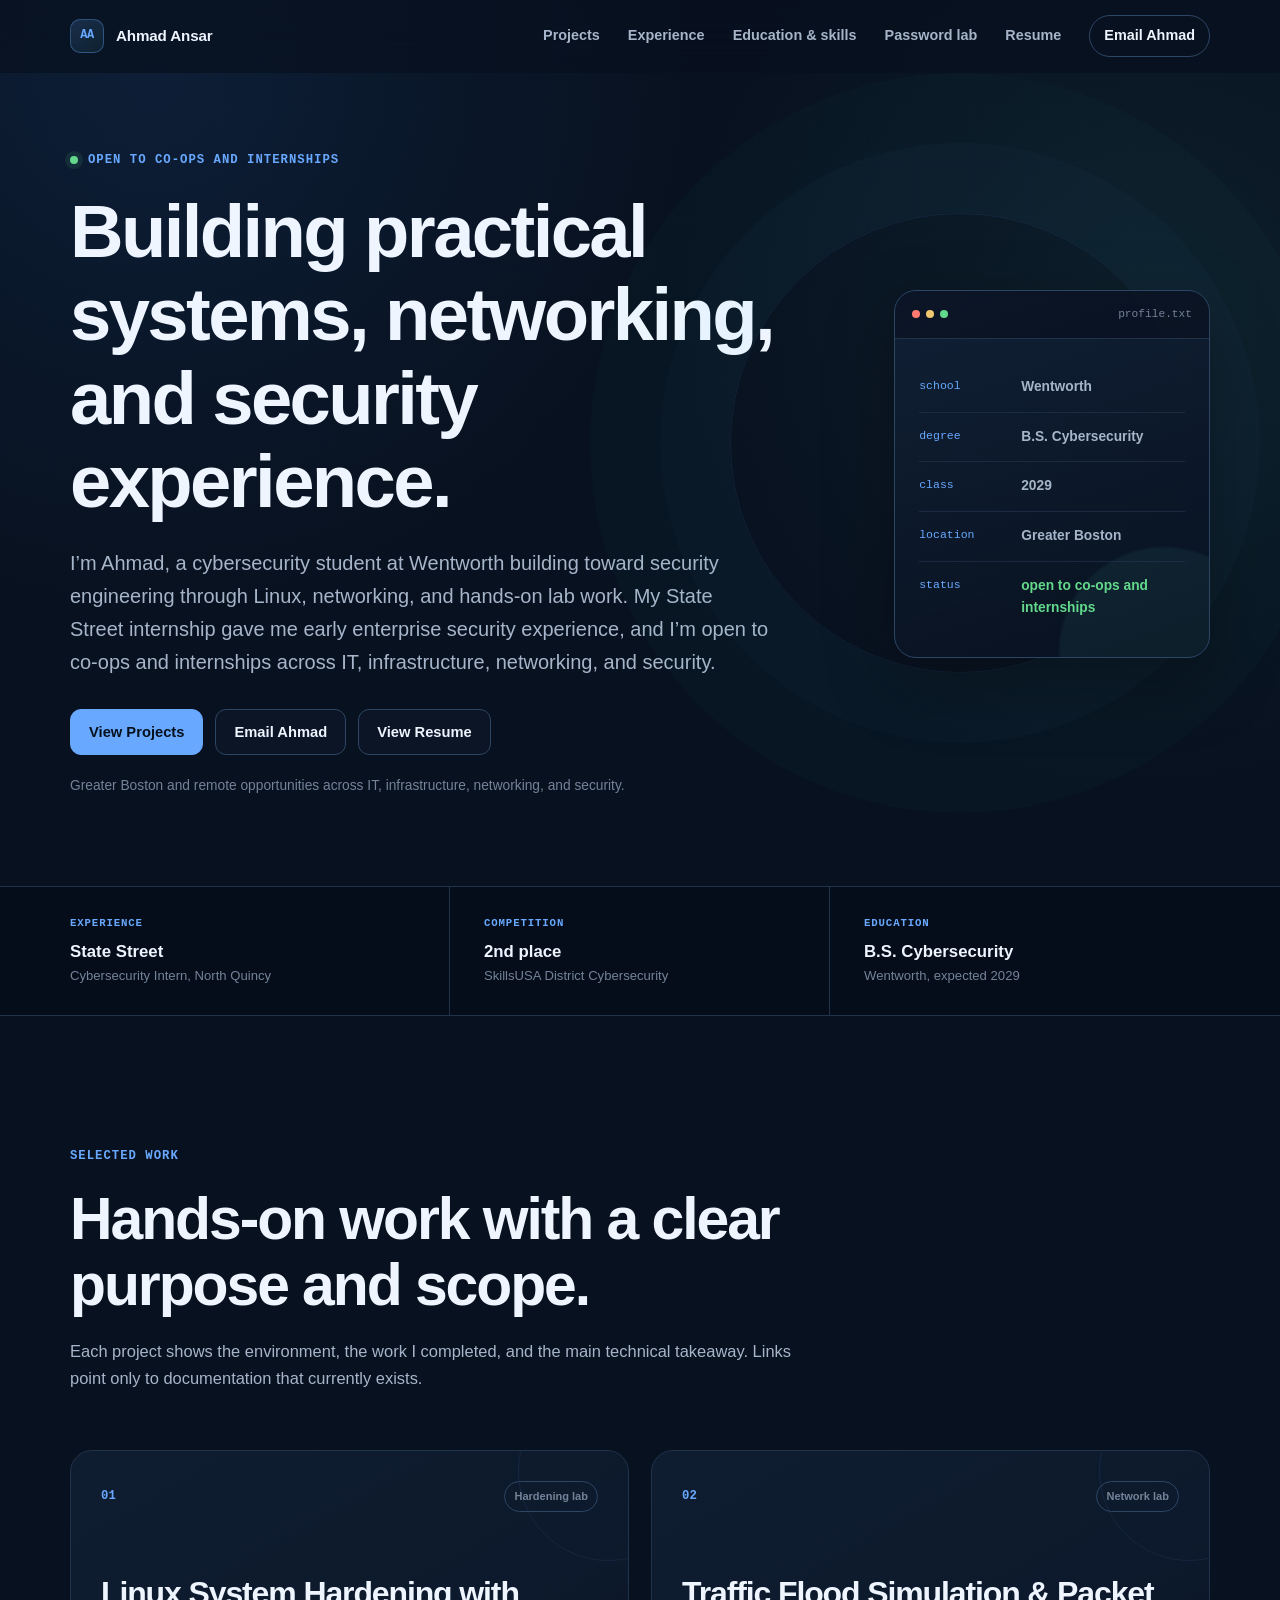
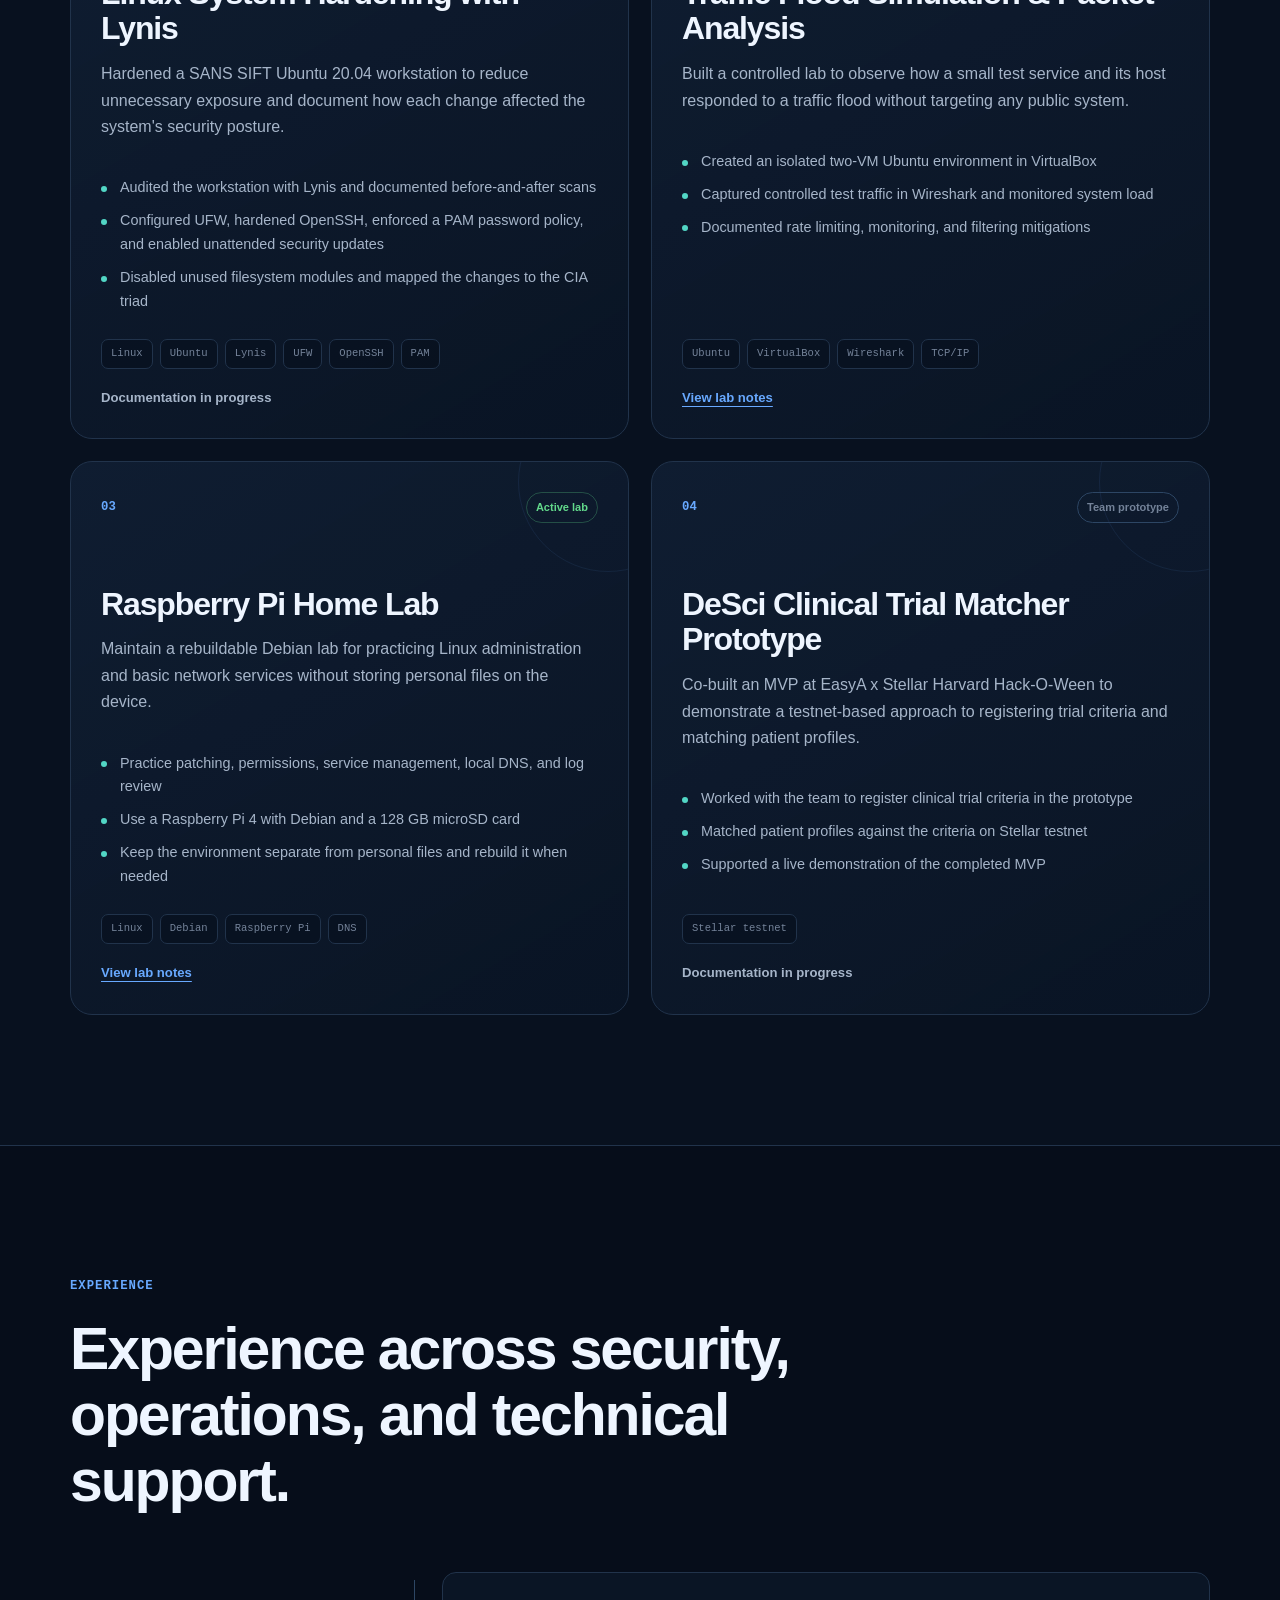
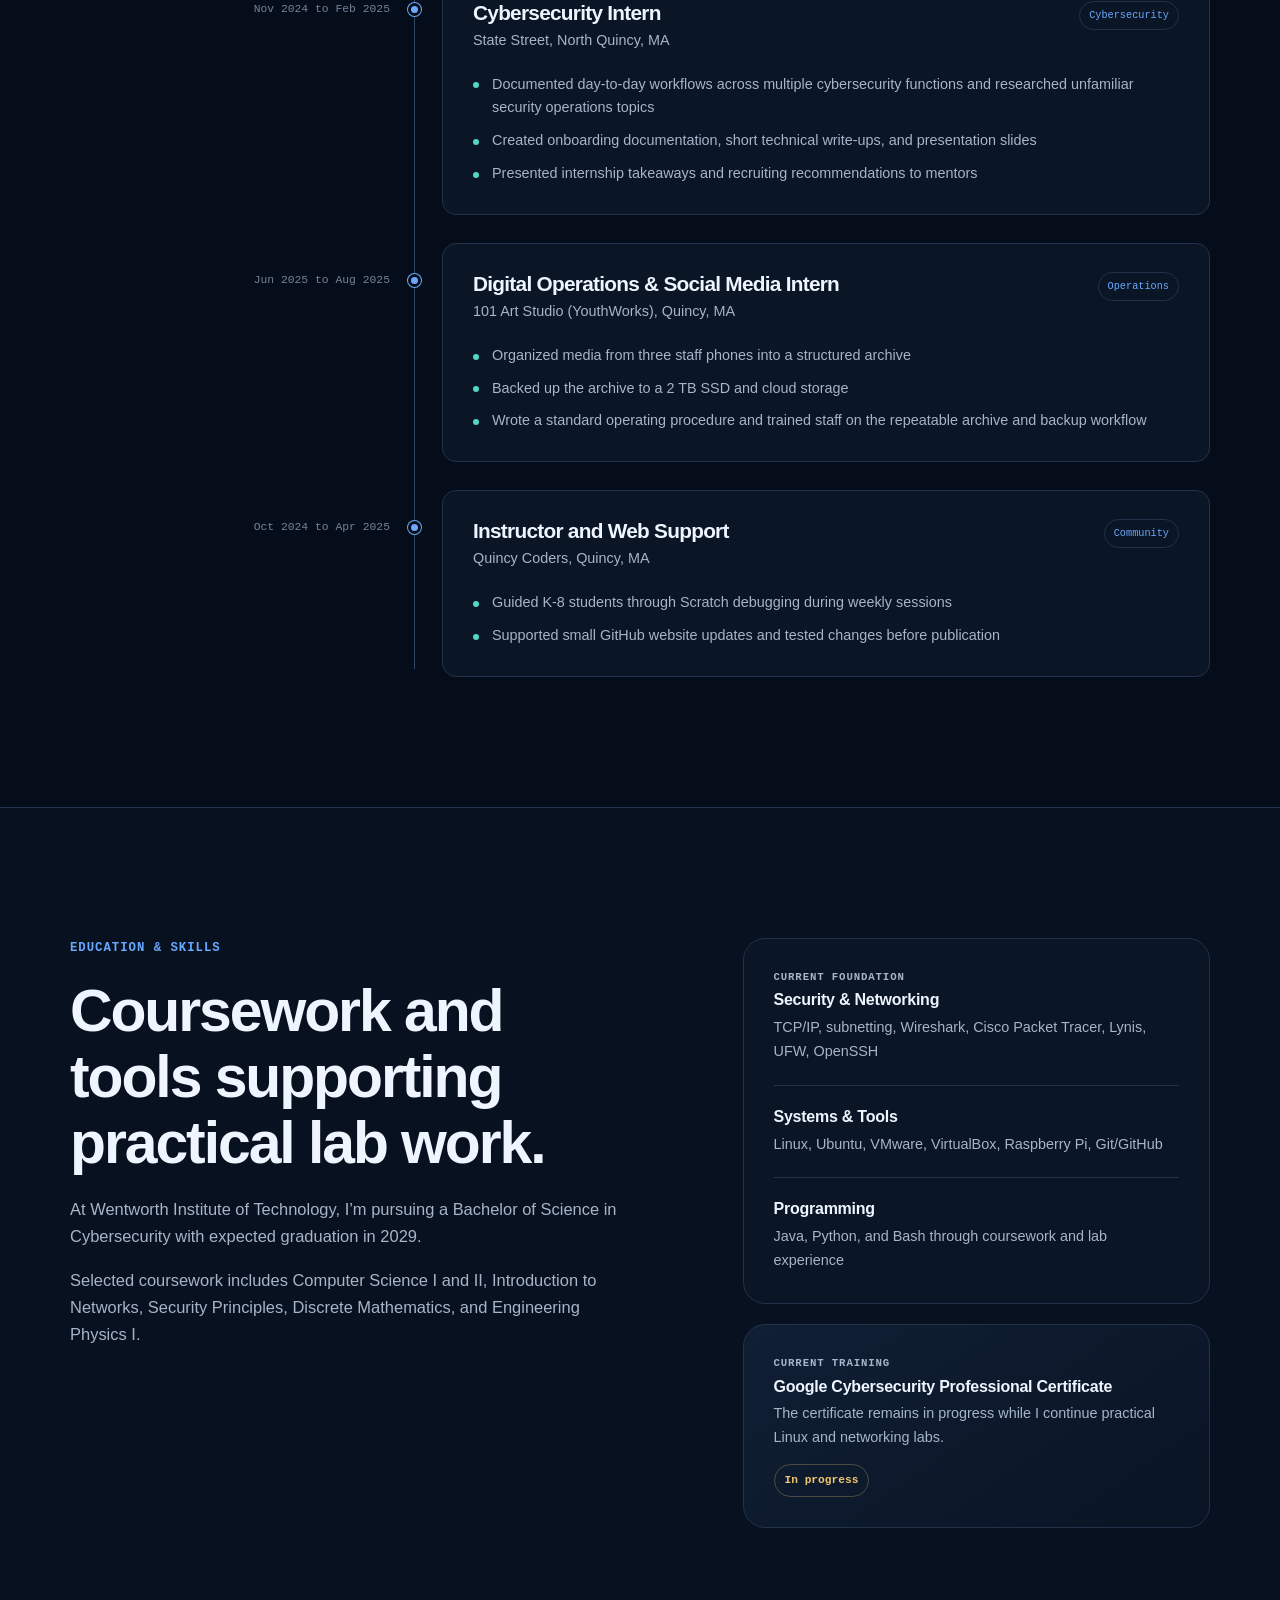
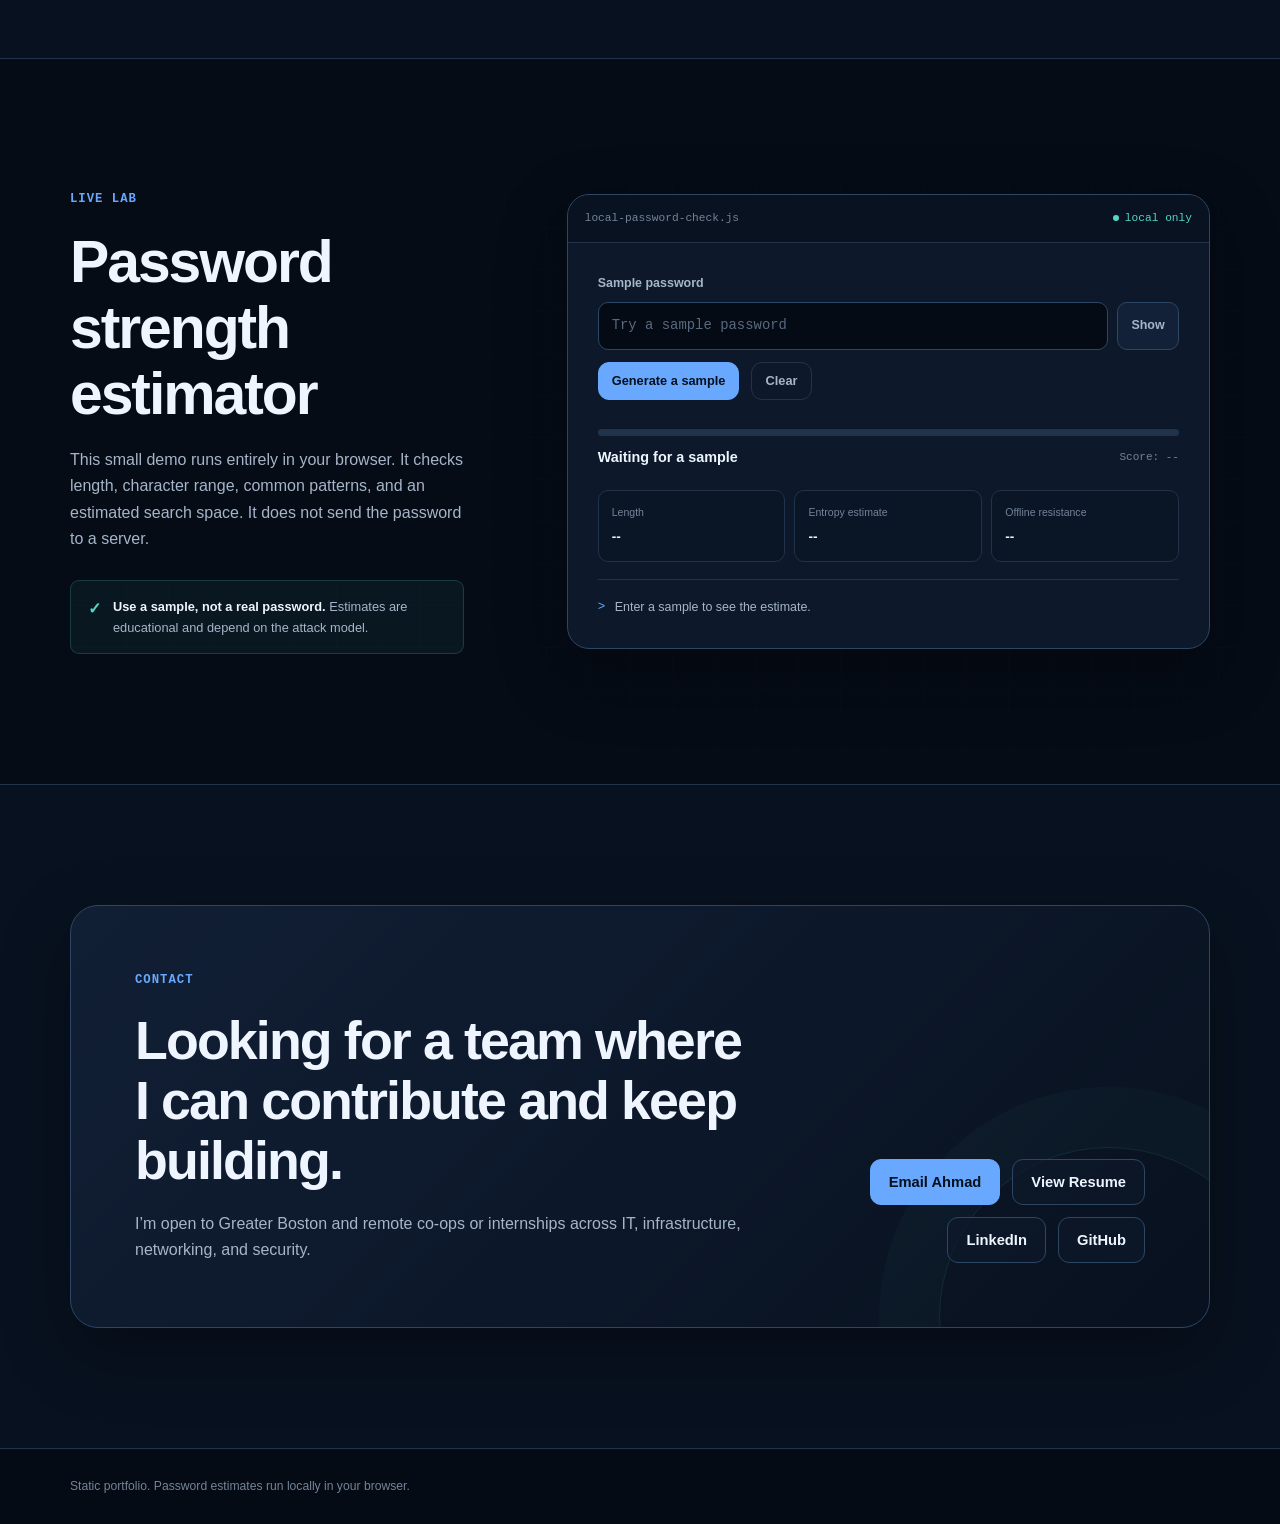
==== commit a973d2ad: "Refresh portfolio content and security" ====
--- a/index.html
+++ b/index.html
@@ -1,15 +1,29 @@
-<!doctype html>
+<!DOCTYPE html>
 <html lang="en">
 <head>
   <meta charset="utf-8">
   <meta name="viewport" content="width=device-width, initial-scale=1">
-  <meta name="description" content="Ahmad Ansar is a cybersecurity student at Wentworth with hands-on experience in Linux, networking, documentation, and security labs.">
+  <meta name="description" content="Ahmad Ansar is a Wentworth cybersecurity student building practical experience through Linux, networking, security labs, and early enterprise security work.">
+  <meta name="author" content="Ahmad Ansar">
+  <meta name="robots" content="index, follow">
   <meta name="theme-color" content="#08111f">
+  <meta name="color-scheme" content="dark">
   <meta property="og:title" content="Ahmad Ansar | Cybersecurity Student">
-  <meta property="og:description" content="Cybersecurity student at Wentworth, building a practical foundation in systems, networks, and security.">
+  <meta property="og:description" content="Building practical systems, networking, and security experience at Wentworth Institute of Technology.">
   <meta property="og:type" content="website">
-  <meta property="og:url" content="https://ahmad-ansar.github.io/">
-  <link rel="canonical" href="https://ahmad-ansar.github.io/">
+  <meta property="og:url" content="https://ahmadansar.me/">
+  <meta property="og:site_name" content="Ahmad Ansar">
+  <meta property="og:locale" content="en_US">
+  <meta property="og:image" content="https://ahmadansar.me/og-image.png">
+  <meta property="og:image:width" content="1200">
+  <meta property="og:image:height" content="630">
+  <meta property="og:image:alt" content="Ahmad Ansar. Cybersecurity student at Wentworth. Linux, networking and security projects.">
+  <meta name="twitter:card" content="summary_large_image">
+  <meta name="twitter:title" content="Ahmad Ansar | Cybersecurity Student">
+  <meta name="twitter:description" content="Building practical systems, networking, and security experience at Wentworth Institute of Technology.">
+  <meta name="twitter:image" content="https://ahmadansar.me/og-image.png">
+  <meta name="twitter:image:alt" content="Ahmad Ansar. Cybersecurity student at Wentworth. Linux, networking and security projects.">
+  <link rel="canonical" href="https://ahmadansar.me/">
   <link rel="icon" href="/favicon.svg" type="image/svg+xml">
   <link rel="stylesheet" href="/styles.css">
   <script src="/app.js" defer></script>
@@ -32,11 +46,12 @@
       </button>
 
       <nav id="site-nav" class="site-nav" aria-label="Primary navigation" data-menu>
-        <a href="#work">Work</a>
+        <a href="#work">Projects</a>
         <a href="#experience">Experience</a>
-        <a href="#about">About</a>
-        <a href="#lab">Live lab</a>
-        <a class="nav-contact" href="mailto:ahmad@ahmadansar.com">Email me</a>
+        <a href="#about">Education &amp; skills</a>
+        <a href="#lab">Password lab</a>
+        <a href="/Ahmad_Ansar_Resume_Public.pdf">Resume</a>
+        <a class="nav-contact" href="mailto:ahmad@ahmadansar.me">Email Ahmad</a>
       </nav>
     </div>
   </header>
@@ -46,16 +61,17 @@
       <div class="hero-grid" aria-hidden="true"></div>
       <div class="shell hero-layout">
         <div class="hero-copy reveal">
-          <p class="eyebrow"><span class="status-dot"></span> Open to Greater Boston opportunities</p>
-          <h1 id="hero-title">I am learning security from the systems up.</h1>
+          <p class="eyebrow"><span class="status-dot"></span> Open to co-ops and internships</p>
+          <h1 id="hero-title">Building practical systems, networking, and security experience.</h1>
           <p class="hero-text">
-            I am Ahmad, a sophomore cybersecurity student at Wentworth. I have internship experience at State Street and hands-on work with Linux, networking, and small security labs. I am looking for an opportunity to keep learning and contribute to a real team.
+            I’m Ahmad, a cybersecurity student at Wentworth building toward security engineering through Linux, networking, and hands-on lab work. My State Street internship gave me early enterprise security experience, and I’m open to co-ops and internships across IT, infrastructure, networking, and security.
           </p>
           <div class="hero-actions">
-            <a class="button button-primary" href="#work">See my work</a>
-            <a class="button button-secondary" href="mailto:ahmad@ahmadansar.com">ahmad@ahmadansar.com</a>
-          </div>
-          <p class="role-note">Open to IT support, networking, security operations, internships, and co-ops.</p>
+            <a class="button button-primary" href="#work">View Projects</a>
+            <a class="button button-secondary" href="mailto:ahmad@ahmadansar.me">Email Ahmad</a>
+            <a class="button button-secondary" href="/Ahmad_Ansar_Resume_Public.pdf">View Resume</a>
+          </div>
+          <p class="role-note">Greater Boston and remote opportunities across IT, infrastructure, networking, and security.</p>
         </div>
 
         <aside class="snapshot reveal" aria-label="Student profile summary">
@@ -82,7 +98,7 @@
             </div>
             <div>
               <dt>status</dt>
-              <dd class="available">ready to learn</dd>
+              <dd class="available">open to co-ops and internships</dd>
             </div>
           </dl>
         </aside>
@@ -94,7 +110,7 @@
         <div>
           <span class="proof-label">Experience</span>
           <strong>State Street</strong>
-          <span>Cybersecurity intern</span>
+          <span>Cybersecurity Intern, North Quincy</span>
         </div>
         <div>
           <span class="proof-label">Competition</span>
@@ -102,9 +118,9 @@
           <span>SkillsUSA District Cybersecurity</span>
         </div>
         <div>
-          <span class="proof-label">Focus</span>
-          <strong>Systems and networks</strong>
-          <span>Linux, TCP/IP, Wireshark</span>
+          <span class="proof-label">Education</span>
+          <strong>B.S. Cybersecurity</strong>
+          <span>Wentworth, expected 2029</span>
         </div>
       </div>
     </section>
@@ -113,60 +129,81 @@
       <div class="shell">
         <div class="section-heading reveal">
           <p class="section-kicker">Selected work</p>
-          <h2 id="work-title">Projects I can explain from start to finish.</h2>
-          <p>These are student projects and active lab work. The point is not to make them sound bigger than they are. The point is to show how I approach a problem, test it, and document what happened.</p>
+          <h2 id="work-title">Hands-on work with a clear purpose and scope.</h2>
+          <p>Each project shows the environment, the work I completed, and the main technical takeaway. Links point only to documentation that currently exists.</p>
         </div>
 
         <div class="project-grid">
           <article class="project-card reveal">
             <div class="project-topline">
               <span class="project-number">01</span>
-              <span class="project-state">Course lab</span>
-            </div>
-            <h3>Isolated Traffic-Flood Lab</h3>
-            <p>Built a controlled two-VM lab in VirtualBox to see how a test service behaved under a traffic flood. Captured the traffic in Wireshark and measured the system impact with Linux tools.</p>
+              <span class="project-state">Hardening lab</span>
+            </div>
+            <h3>Linux System Hardening with Lynis</h3>
+            <p>Hardened a SANS SIFT Ubuntu 20.04 workstation to reduce unnecessary exposure and document how each change affected the system's security posture.</p>
             <ul class="detail-list">
-              <li>Kept the test inside an isolated Ubuntu lab</li>
-              <li>Compared baseline, peak, and recovery load averages</li>
-              <li>Wrote a mitigation summary covering rate limits, monitoring, filtering, and layered defenses</li>
-            </ul>
-            <div class="tag-row" aria-label="Tools used">
-              <span>Wireshark</span><span>Ubuntu</span><span>VirtualBox</span><span>TCP/IP</span>
-            </div>
+              <li>Audited the workstation with Lynis and documented before-and-after scans</li>
+              <li>Configured UFW, hardened OpenSSH, enforced a PAM password policy, and enabled unattended security updates</li>
+              <li>Disabled unused filesystem modules and mapped the changes to the CIA triad</li>
+            </ul>
+            <ul class="tag-row" aria-label="Tools used">
+              <li>Linux</li><li>Ubuntu</li><li>Lynis</li><li>UFW</li><li>OpenSSH</li><li>PAM</li>
+            </ul>
+            <p class="project-evidence project-evidence-muted">Documentation in progress</p>
           </article>
 
           <article class="project-card reveal">
             <div class="project-topline">
               <span class="project-number">02</span>
-              <span class="project-state active">Active build</span>
-            </div>
-            <h3>Raspberry Pi Home Lab</h3>
-            <p>Use a Raspberry Pi 4 as a small Linux server for learning service management, patching, permissions, logs, and self-hosted tools without putting personal files on the box.</p>
+              <span class="project-state">Network lab</span>
+            </div>
+            <h3>Traffic Flood Simulation &amp; Packet Analysis</h3>
+            <p>Built a controlled lab to observe how a small test service and its host responded to a traffic flood without targeting any public system.</p>
             <ul class="detail-list">
-              <li>Run Debian on a Raspberry Pi 4 with 128 GB of storage</li>
-              <li>Used the Pi for Pi-hole, local automation, and Linux administration</li>
-              <li>Rebuild cleanly when needed and keep the environment limited to lab work</li>
-            </ul>
-            <div class="tag-row" aria-label="Tools used">
-              <span>Linux</span><span>Raspberry Pi</span><span>DNS</span><span>CLI</span>
-            </div>
+              <li>Created an isolated two-VM Ubuntu environment in VirtualBox</li>
+              <li>Captured controlled test traffic in Wireshark and monitored system load</li>
+              <li>Documented rate limiting, monitoring, and filtering mitigations</li>
+            </ul>
+            <ul class="tag-row" aria-label="Tools used">
+              <li>Ubuntu</li><li>VirtualBox</li><li>Wireshark</li><li>TCP/IP</li>
+            </ul>
+            <a class="project-evidence" href="https://github.com/ahmad-ansar/network-basics" target="_blank" rel="noopener noreferrer">View lab notes</a>
           </article>
 
           <article class="project-card reveal">
             <div class="project-topline">
               <span class="project-number">03</span>
+              <span class="project-state active">Active lab</span>
+            </div>
+            <h3>Raspberry Pi Home Lab</h3>
+            <p>Maintain a rebuildable Debian lab for practicing Linux administration and basic network services without storing personal files on the device.</p>
+            <ul class="detail-list">
+              <li>Practice patching, permissions, service management, local DNS, and log review</li>
+              <li>Use a Raspberry Pi 4 with Debian and a 128 GB microSD card</li>
+              <li>Keep the environment separate from personal files and rebuild it when needed</li>
+            </ul>
+            <ul class="tag-row" aria-label="Tools used">
+              <li>Linux</li><li>Debian</li><li>Raspberry Pi</li><li>DNS</li>
+            </ul>
+            <a class="project-evidence" href="https://github.com/ahmad-ansar/cyber-labs" target="_blank" rel="noopener noreferrer">View lab notes</a>
+          </article>
+
+          <article class="project-card reveal">
+            <div class="project-topline">
+              <span class="project-number">04</span>
               <span class="project-state">Team prototype</span>
             </div>
-            <h3>Clinical Trial Matching Prototype</h3>
-            <p>Co-built a hackathon prototype that matched patient profiles to clinical-trial criteria. My focus was a clear demo flow, explainable eligibility rules, and the privacy questions that come with sensitive data.</p>
+            <h3>DeSci Clinical Trial Matcher Prototype</h3>
+            <p>Co-built an MVP at EasyA x Stellar Harvard Hack-O-Ween to demonstrate a testnet-based approach to registering trial criteria and matching patient profiles.</p>
             <ul class="detail-list">
-              <li>Turned eligibility criteria into an understandable matching flow</li>
-              <li>Helped shape and present the working team prototype</li>
-              <li>Discussed privacy and security limits instead of treating them as an afterthought</li>
-            </ul>
-            <div class="tag-row" aria-label="Project focus">
-              <span>Hackathon</span><span>Teamwork</span><span>Privacy</span><span>Prototyping</span>
-            </div>
+              <li>Worked with the team to register clinical trial criteria in the prototype</li>
+              <li>Matched patient profiles against the criteria on Stellar testnet</li>
+              <li>Supported a live demonstration of the completed MVP</li>
+            </ul>
+            <ul class="tag-row" aria-label="Tools used">
+              <li>Stellar testnet</li>
+            </ul>
+            <p class="project-evidence project-evidence-muted">Documentation in progress</p>
           </article>
         </div>
       </div>
@@ -176,63 +213,62 @@
       <div class="shell">
         <div class="section-heading reveal">
           <p class="section-kicker">Experience</p>
-          <h2 id="experience-title">Work that taught me how to support people and document systems.</h2>
+          <h2 id="experience-title">Experience across security, operations, and technical support.</h2>
         </div>
 
         <div class="timeline">
           <article class="timeline-item reveal">
             <div class="timeline-marker" aria-hidden="true"></div>
-            <div class="timeline-date">Nov 2024 - Feb 2025</div>
+            <div class="timeline-date">Nov 2024 to Feb 2025</div>
             <div class="timeline-card">
               <div class="timeline-heading">
                 <div>
                   <h3>Cybersecurity Intern</h3>
-                  <p>State Street, Quincy, MA</p>
+                  <p>State Street, North Quincy, MA</p>
                 </div>
                 <span>Cybersecurity</span>
               </div>
               <ul class="detail-list">
-                <li>Shadowed cybersecurity teams across multiple functions and kept structured notes on their workflows</li>
-                <li>Created onboarding documentation and shared short research write-ups and slides</li>
-                <li>Delivered an end-of-internship presentation on what I learned and where I wanted to grow</li>
+                <li>Documented day-to-day workflows across multiple cybersecurity functions and researched unfamiliar security operations topics</li>
+                <li>Created onboarding documentation, short technical write-ups, and presentation slides</li>
+                <li>Presented internship takeaways and recruiting recommendations to mentors</li>
               </ul>
             </div>
           </article>
 
           <article class="timeline-item reveal">
             <div class="timeline-marker" aria-hidden="true"></div>
-            <div class="timeline-date">Jun 2025 - Aug 2025</div>
+            <div class="timeline-date">Jun 2025 to Aug 2025</div>
             <div class="timeline-card">
               <div class="timeline-heading">
                 <div>
-                  <h3>Digital Operations and Social Media Intern</h3>
-                  <p>101 Art Studio, Quincy, MA</p>
+                  <h3>Digital Operations &amp; Social Media Intern</h3>
+                  <p>101 Art Studio (YouthWorks), Quincy, MA</p>
                 </div>
                 <span>Operations</span>
               </div>
               <ul class="detail-list">
                 <li>Organized media from three staff phones into a structured archive</li>
                 <li>Backed up the archive to a 2 TB SSD and cloud storage</li>
-                <li>Created an SOP and trained staff on a repeatable archive and backup workflow</li>
+                <li>Wrote a standard operating procedure and trained staff on the repeatable archive and backup workflow</li>
               </ul>
             </div>
           </article>
 
           <article class="timeline-item reveal">
             <div class="timeline-marker" aria-hidden="true"></div>
-            <div class="timeline-date">Oct 2024 - Apr 2025</div>
+            <div class="timeline-date">Oct 2024 to Apr 2025</div>
             <div class="timeline-card">
               <div class="timeline-heading">
                 <div>
-                  <h3>Volunteer Instructor and Web Support</h3>
+                  <h3>Instructor and Web Support</h3>
                   <p>Quincy Coders, Quincy, MA</p>
                 </div>
                 <span>Community</span>
               </div>
               <ul class="detail-list">
-                <li>Helped K-8 students debug Scratch projects during weekly sessions</li>
-                <li>Gave one-on-one guidance without taking over the work</li>
-                <li>Worked with volunteers on small GitHub-based website updates and tested changes before publishing</li>
+                <li>Guided K-8 students through Scratch debugging during weekly sessions</li>
+                <li>Supported small GitHub website updates and tested changes before publication</li>
               </ul>
             </div>
           </article>
@@ -243,10 +279,10 @@
     <section class="section" id="about" aria-labelledby="about-title">
       <div class="shell about-layout">
         <div class="section-heading reveal">
-          <p class="section-kicker">About me</p>
-          <h2 id="about-title">Early in my career, serious about the foundation.</h2>
-          <p>I learn fast, but I do not pretend to know what I have not learned yet. I ask questions, write down what matters, and stay with a problem until I can explain it clearly. Right now, I am building the range needed for an entry-level IT or cybersecurity role.</p>
-          <p>At Wentworth, I am pursuing a B.S. in Cybersecurity with an expected graduation year of 2029. My coursework includes programming fundamentals, networks, security principles, and discrete mathematics.</p>
+          <p class="section-kicker">Education &amp; skills</p>
+          <h2 id="about-title">Coursework and tools supporting practical lab work.</h2>
+          <p>At Wentworth Institute of Technology, I’m pursuing a Bachelor of Science in Cybersecurity with expected graduation in 2029.</p>
+          <p>Selected coursework includes Computer Science I and II, Introduction to Networks, Security Principles, Discrete Mathematics, and Engineering Physics I.</p>
         </div>
 
         <div class="about-panels">
@@ -254,26 +290,25 @@
             <p class="panel-label">Current foundation</p>
             <div class="skill-groups">
               <div>
-                <h3>Security and networking</h3>
-                <p>TCP/IP, subnetting, Wireshark, Cisco Packet Tracer, incident documentation</p>
+                <h3>Security &amp; Networking</h3>
+                <p>TCP/IP, subnetting, Wireshark, Cisco Packet Tracer, Lynis, UFW, OpenSSH</p>
               </div>
               <div>
-                <h3>Systems and tools</h3>
-                <p>Linux CLI, Ubuntu, VirtualBox, Raspberry Pi, Git and GitHub</p>
+                <h3>Systems &amp; Tools</h3>
+                <p>Linux, Ubuntu, VMware, VirtualBox, Raspberry Pi, Git/GitHub</p>
               </div>
               <div>
                 <h3>Programming</h3>
-                <p>Python, Bash, Java, and JavaScript at a student and project level</p>
+                <p>Java, Python, and Bash through coursework and lab experience</p>
               </div>
             </div>
           </article>
 
           <article class="info-panel focus-panel reveal">
-            <p class="panel-label">What I am working toward</p>
-            <h3>Certifications with a purpose</h3>
-            <p>I am completing the Google Cybersecurity Professional Certificate while continuing practical Linux and networking labs.</p>
-            <div class="progress-line" aria-hidden="true"><span></span></div>
-            <small>In progress. Nothing here is listed as completed before it is earned.</small>
+            <p class="panel-label">Current training</p>
+            <h3>Google Cybersecurity Professional Certificate</h3>
+            <p>The certificate remains in progress while I continue practical Linux and networking labs.</p>
+            <span class="status-label">In progress</span>
           </article>
         </div>
       </div>
@@ -287,7 +322,7 @@
           <p>This small demo runs entirely in your browser. It checks length, character range, common patterns, and an estimated search space. It does not send the password to a server.</p>
           <div class="privacy-note">
             <span aria-hidden="true">✓</span>
-            <p><strong>Use a sample, not a real password.</strong> Estimates are educational and depend on the attack model.</p>
+            <p id="password-privacy-note"><strong>Use a sample, not a real password.</strong> Estimates are educational and depend on the attack model.</p>
           </div>
         </div>
 
@@ -299,7 +334,7 @@
           <div class="analyzer-body">
             <label for="password-input">Sample password</label>
             <div class="password-row">
-              <input id="password-input" type="password" autocomplete="new-password" spellcheck="false" maxlength="128" placeholder="Try a sample password" data-password-input>
+              <input id="password-input" type="password" autocomplete="new-password" spellcheck="false" maxlength="128" aria-describedby="password-privacy-note" placeholder="Try a sample password" data-password-input data-private-input>
               <button type="button" class="text-button" aria-pressed="false" data-password-toggle>Show</button>
             </div>
             <div class="analyzer-actions">
@@ -307,9 +342,9 @@
               <button type="button" class="button button-small button-quiet" data-clear>Clear</button>
             </div>
 
-            <div class="strength-track" aria-hidden="true"><span data-strength-bar></span></div>
+            <div class="strength-track" aria-hidden="true"><span class="strength-fill strength-0 tone-very-weak" data-strength-bar></span></div>
             <div class="strength-heading" aria-live="polite">
-              <strong data-strength-label>Waiting for a sample</strong>
+              <strong class="strength-label" data-strength-label>Waiting for a sample</strong>
               <span data-score>Score: --</span>
             </div>
 
@@ -331,11 +366,12 @@
       <div class="shell contact-card reveal">
         <div>
           <p class="section-kicker">Contact</p>
-          <h2 id="contact-title">I am ready for a first long-term role in tech.</h2>
-          <p>If your team needs someone who learns quickly, communicates clearly, and respects the basics, I would like to talk. I am staying in Greater Boston and I am open to a wide range of entry-level technical work.</p>
+          <h2 id="contact-title">Looking for a team where I can contribute and keep building.</h2>
+          <p>I’m open to Greater Boston and remote co-ops or internships across IT, infrastructure, networking, and security.</p>
         </div>
         <div class="contact-actions">
-          <a class="button button-primary" href="mailto:ahmad@ahmadansar.com">Email Ahmad</a>
+          <a class="button button-primary" href="mailto:ahmad@ahmadansar.me">Email Ahmad</a>
+          <a class="button button-secondary" href="/Ahmad_Ansar_Resume_Public.pdf">View Resume</a>
           <a class="button button-secondary" href="https://linkedin.com/in/ahmadansar" target="_blank" rel="noopener noreferrer">LinkedIn</a>
           <a class="button button-secondary" href="https://github.com/ahmad-ansar" target="_blank" rel="noopener noreferrer">GitHub</a>
         </div>
@@ -345,8 +381,7 @@
 
   <footer class="site-footer">
     <div class="shell footer-wrap">
-      <p>Ahmad Ansar <span aria-hidden="true">•</span> Greater Boston <span aria-hidden="true">•</span> Class of 2029</p>
-      <p>Plain HTML, CSS, and JavaScript. No analytics or trackers.</p>
+      <p>Static portfolio. Password estimates run locally in your browser.</p>
     </div>
   </footer>
 </body>
--- a/styles.css
+++ b/styles.css
@@ -96,7 +96,7 @@
 h1 {
   max-width: 790px;
   margin-bottom: 24px;
-  font-size: clamp(3rem, 7.2vw, 6.6rem);
+  font-size: clamp(3rem, 5.8vw, 5.4rem);
   font-weight: 740;
 }
 
@@ -570,7 +570,7 @@
 .project-card {
   position: relative;
   display: flex;
-  min-height: 460px;
+  min-height: 510px;
   flex-direction: column;
   padding: 30px;
   overflow: hidden;
@@ -578,11 +578,6 @@
   border-radius: var(--radius-lg);
   background: linear-gradient(150deg, rgb(18 33 55 / 78%), rgb(10 21 37 / 90%));
   transition: transform 180ms ease, border-color 180ms ease;
-}
-
-.project-card:first-child {
-  grid-row: span 2;
-  justify-content: center;
 }
 
 .project-card:hover {
@@ -679,9 +674,12 @@
   flex-wrap: wrap;
   gap: 7px;
   margin-top: auto;
-}
-
-.tag-row span {
+  margin-bottom: 0;
+  padding: 0;
+  list-style: none;
+}
+
+.tag-row li {
   padding: 5px 9px;
   border: 1px solid var(--line);
   border-radius: 7px;
@@ -689,6 +687,27 @@
   color: var(--ink-faint);
   font-family: "SFMono-Regular", Consolas, "Liberation Mono", monospace;
   font-size: 0.66rem;
+}
+
+.project-evidence {
+  position: relative;
+  z-index: 1;
+  align-self: flex-start;
+  margin-top: 18px;
+  color: var(--blue);
+  font-size: 0.82rem;
+  font-weight: 700;
+  text-underline-offset: 4px;
+}
+
+.project-evidence:hover {
+  color: var(--ink);
+}
+
+.project-evidence-muted {
+  margin-bottom: 0;
+  color: var(--ink-faint);
+  font-weight: 600;
 }
 
 .timeline {
@@ -840,26 +859,15 @@
   font-size: 0.9rem;
 }
 
-.focus-panel small {
-  display: block;
-  color: var(--ink-faint);
-  font-size: 0.73rem;
-}
-
-.progress-line {
-  height: 5px;
-  margin: 22px 0 12px;
-  overflow: hidden;
+.status-label {
+  display: inline-flex;
+  padding: 6px 10px;
+  border: 1px solid rgb(240 198 111 / 28%);
   border-radius: 999px;
-  background: var(--line);
-}
-
-.progress-line span {
-  display: block;
-  width: 46%;
-  height: 100%;
-  border-radius: inherit;
-  background: linear-gradient(90deg, var(--blue), var(--teal));
+  color: var(--yellow);
+  font-family: "SFMono-Regular", Consolas, "Liberation Mono", monospace;
+  font-size: 0.7rem;
+  font-weight: 700;
 }
 
 .section-lab {
@@ -992,7 +1000,7 @@
   background: var(--line);
 }
 
-.strength-track span {
+.strength-fill {
   display: block;
   width: 0;
   height: 100%;
@@ -1000,6 +1008,40 @@
   background: var(--red);
   transition: width 220ms ease, background 220ms ease;
 }
+
+.strength-0 { width: 0; }
+.strength-5 { width: 5%; }
+.strength-10 { width: 10%; }
+.strength-15 { width: 15%; }
+.strength-20 { width: 20%; }
+.strength-25 { width: 25%; }
+.strength-30 { width: 30%; }
+.strength-35 { width: 35%; }
+.strength-40 { width: 40%; }
+.strength-45 { width: 45%; }
+.strength-50 { width: 50%; }
+.strength-55 { width: 55%; }
+.strength-60 { width: 60%; }
+.strength-65 { width: 65%; }
+.strength-70 { width: 70%; }
+.strength-75 { width: 75%; }
+.strength-80 { width: 80%; }
+.strength-85 { width: 85%; }
+.strength-90 { width: 90%; }
+.strength-95 { width: 95%; }
+.strength-100 { width: 100%; }
+
+.strength-fill.tone-very-weak { background: var(--red); }
+.strength-fill.tone-weak { background: #f2a65a; }
+.strength-fill.tone-fair { background: var(--yellow); }
+.strength-fill.tone-strong { background: var(--green); }
+.strength-fill.tone-very-strong { background: var(--teal); }
+
+.strength-label.tone-very-weak { color: var(--red); }
+.strength-label.tone-weak { color: #f2a65a; }
+.strength-label.tone-fair { color: var(--yellow); }
+.strength-label.tone-strong { color: var(--green); }
+.strength-label.tone-very-strong { color: var(--teal); }
 
 .strength-heading {
   display: flex;
@@ -1148,15 +1190,77 @@
   color: var(--line-bright);
 }
 
-.js .reveal {
+.reveal-enabled .reveal.reveal-pending {
   opacity: 0;
   transform: translateY(22px);
   transition: opacity 620ms ease, transform 620ms cubic-bezier(.2, .7, .2, 1);
 }
 
-.js .reveal.visible {
+.reveal-enabled .reveal.reveal-pending.visible {
   opacity: 1;
   transform: translateY(0);
+}
+
+.not-found-page {
+  display: grid;
+  min-height: 100vh;
+  grid-template-rows: auto 1fr auto;
+}
+
+.not-found-header {
+  border-bottom: 1px solid var(--line);
+  background: rgb(8 17 31 / 88%);
+}
+
+.not-found-main {
+  display: grid;
+  align-items: center;
+  padding: 72px 0;
+}
+
+.not-found-card {
+  position: relative;
+  max-width: 760px;
+  padding: clamp(32px, 7vw, 70px);
+  overflow: hidden;
+  border: 1px solid var(--line-bright);
+  border-radius: var(--radius-lg);
+  background: linear-gradient(150deg, rgb(18 33 55 / 84%), rgb(10 21 37 / 94%));
+  box-shadow: var(--shadow);
+}
+
+.not-found-card::after {
+  position: absolute;
+  top: -110px;
+  right: -95px;
+  width: 260px;
+  height: 260px;
+  border: 1px solid rgb(104 169 255 / 12%);
+  border-radius: 50%;
+  box-shadow: 0 0 0 58px rgb(82 214 197 / 3%);
+  content: "";
+  pointer-events: none;
+}
+
+.not-found-card h1 {
+  position: relative;
+  z-index: 1;
+  margin-bottom: 18px;
+  font-size: clamp(2.8rem, 8vw, 5rem);
+}
+
+.not-found-card > p:not(.section-kicker) {
+  position: relative;
+  z-index: 1;
+  max-width: 520px;
+  margin-bottom: 30px;
+  color: var(--ink-soft);
+  font-size: 1.08rem;
+}
+
+.not-found-card .button {
+  position: relative;
+  z-index: 1;
 }
 
 @media (max-width: 960px) {
@@ -1197,7 +1301,7 @@
   }
 }
 
-@media (max-width: 760px) {
+@media (max-width: 820px) {
   .shell {
     width: min(calc(100% - 28px), var(--shell));
   }
@@ -1277,10 +1381,6 @@
     grid-template-columns: 1fr;
   }
 
-  .project-card:first-child {
-    grid-row: auto;
-  }
-
   .project-card {
     min-height: auto;
     padding: 24px;
@@ -1409,6 +1509,11 @@
   body {
     background: #fff;
     color: #111;
+  }
+
+  .reveal-enabled .reveal.reveal-pending {
+    opacity: 1 !important;
+    transform: none !important;
   }
 
   .section,
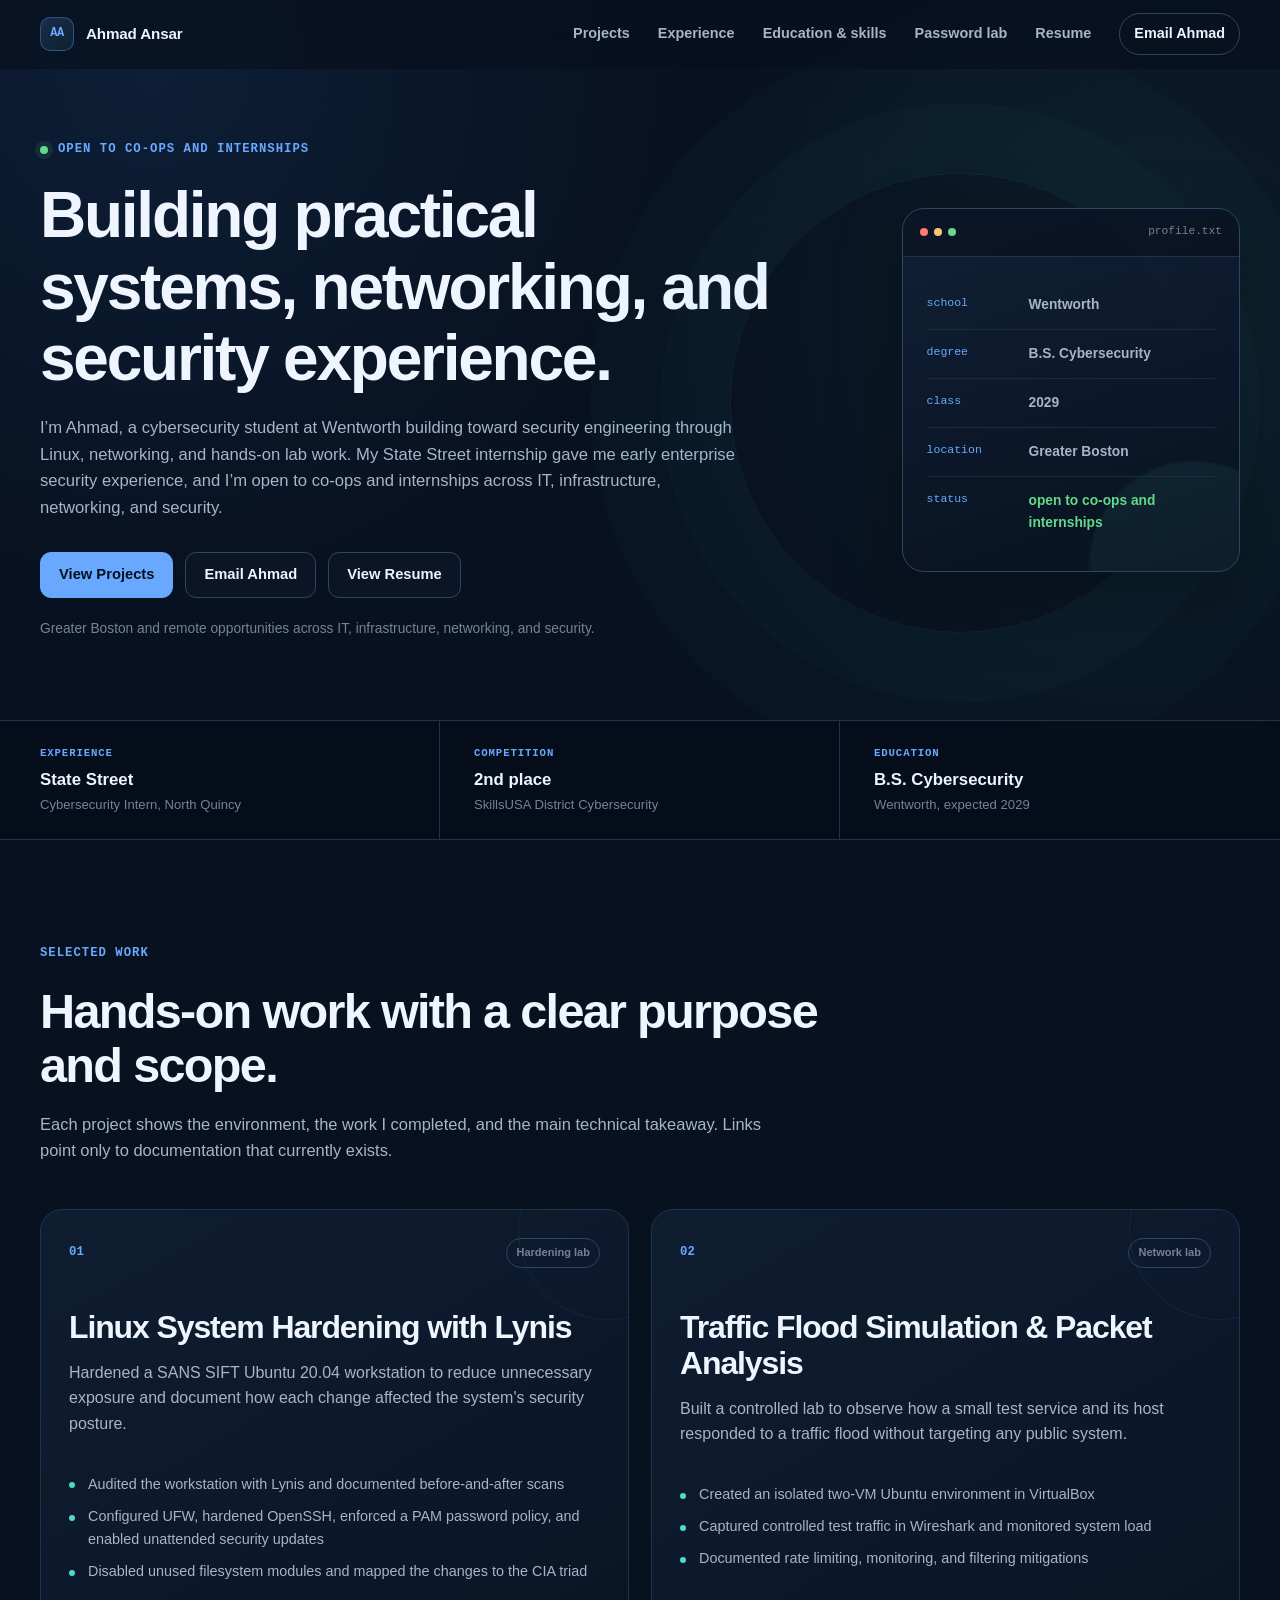
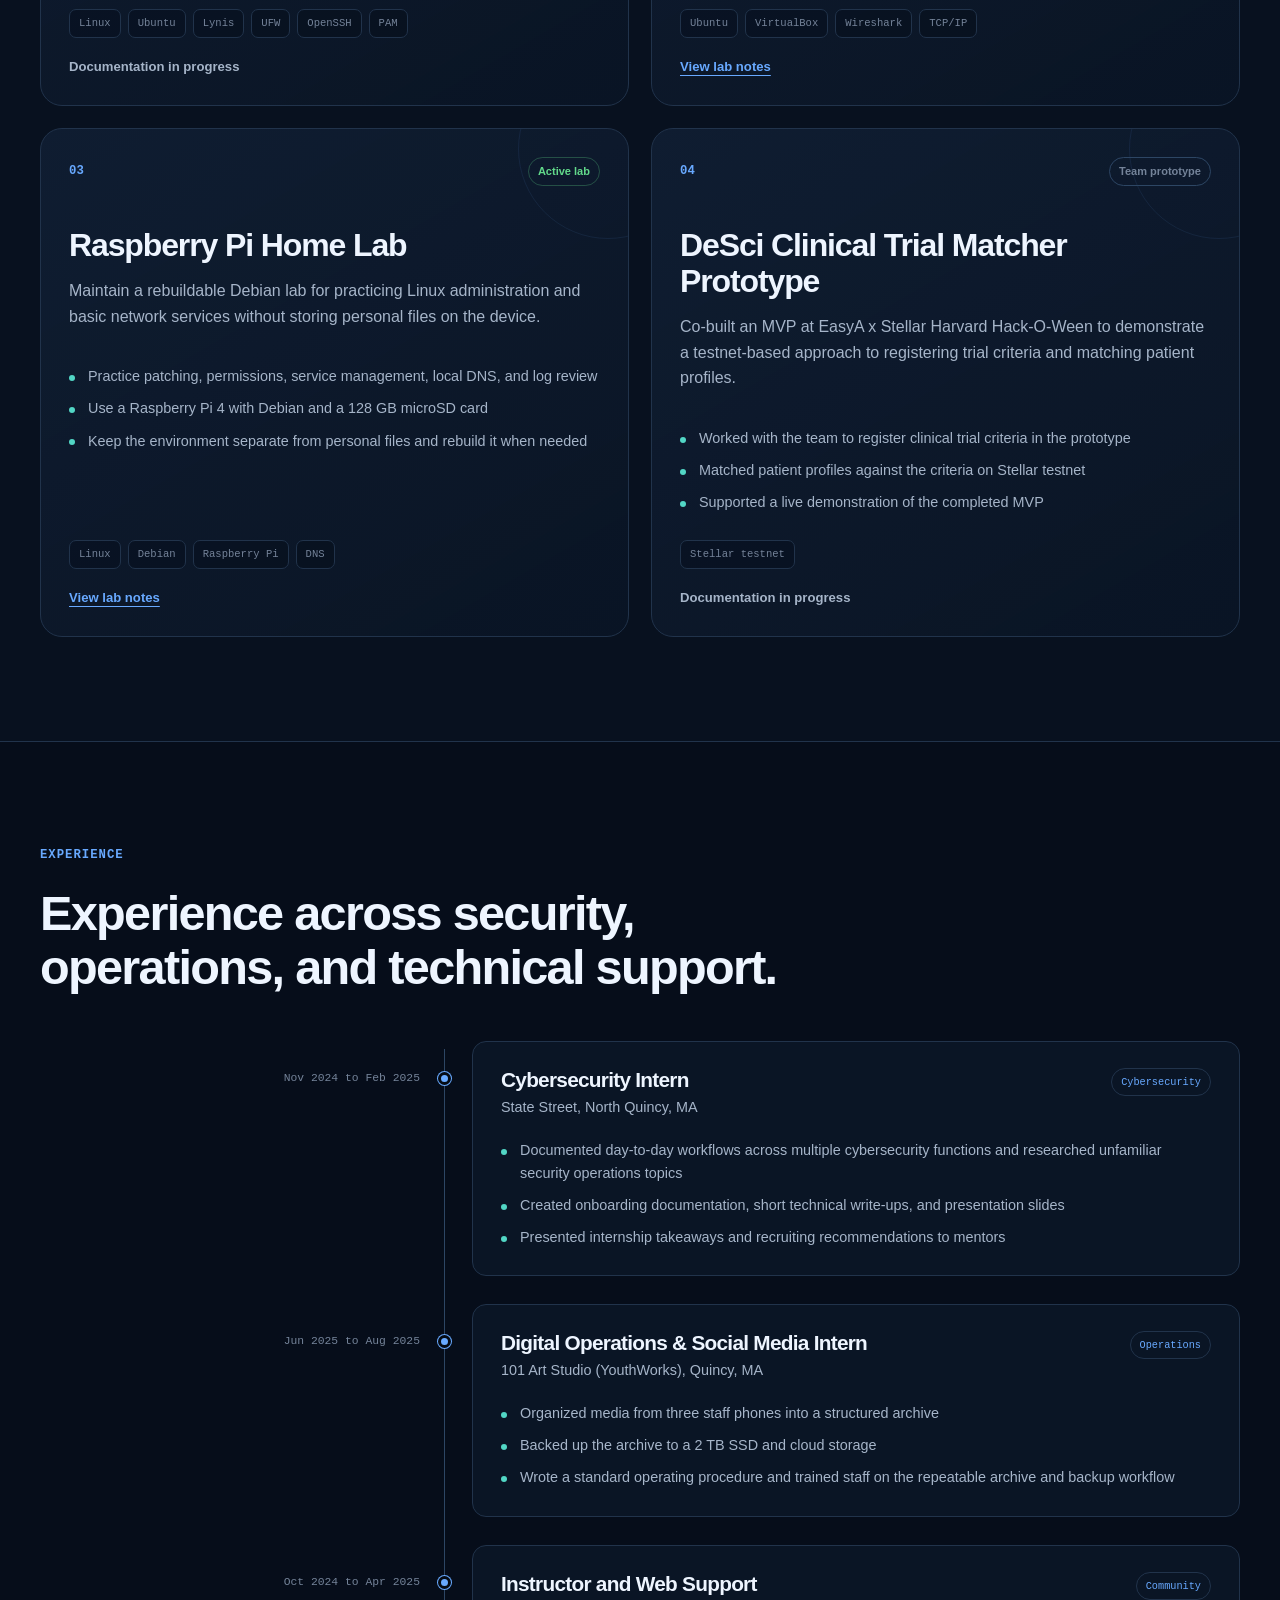
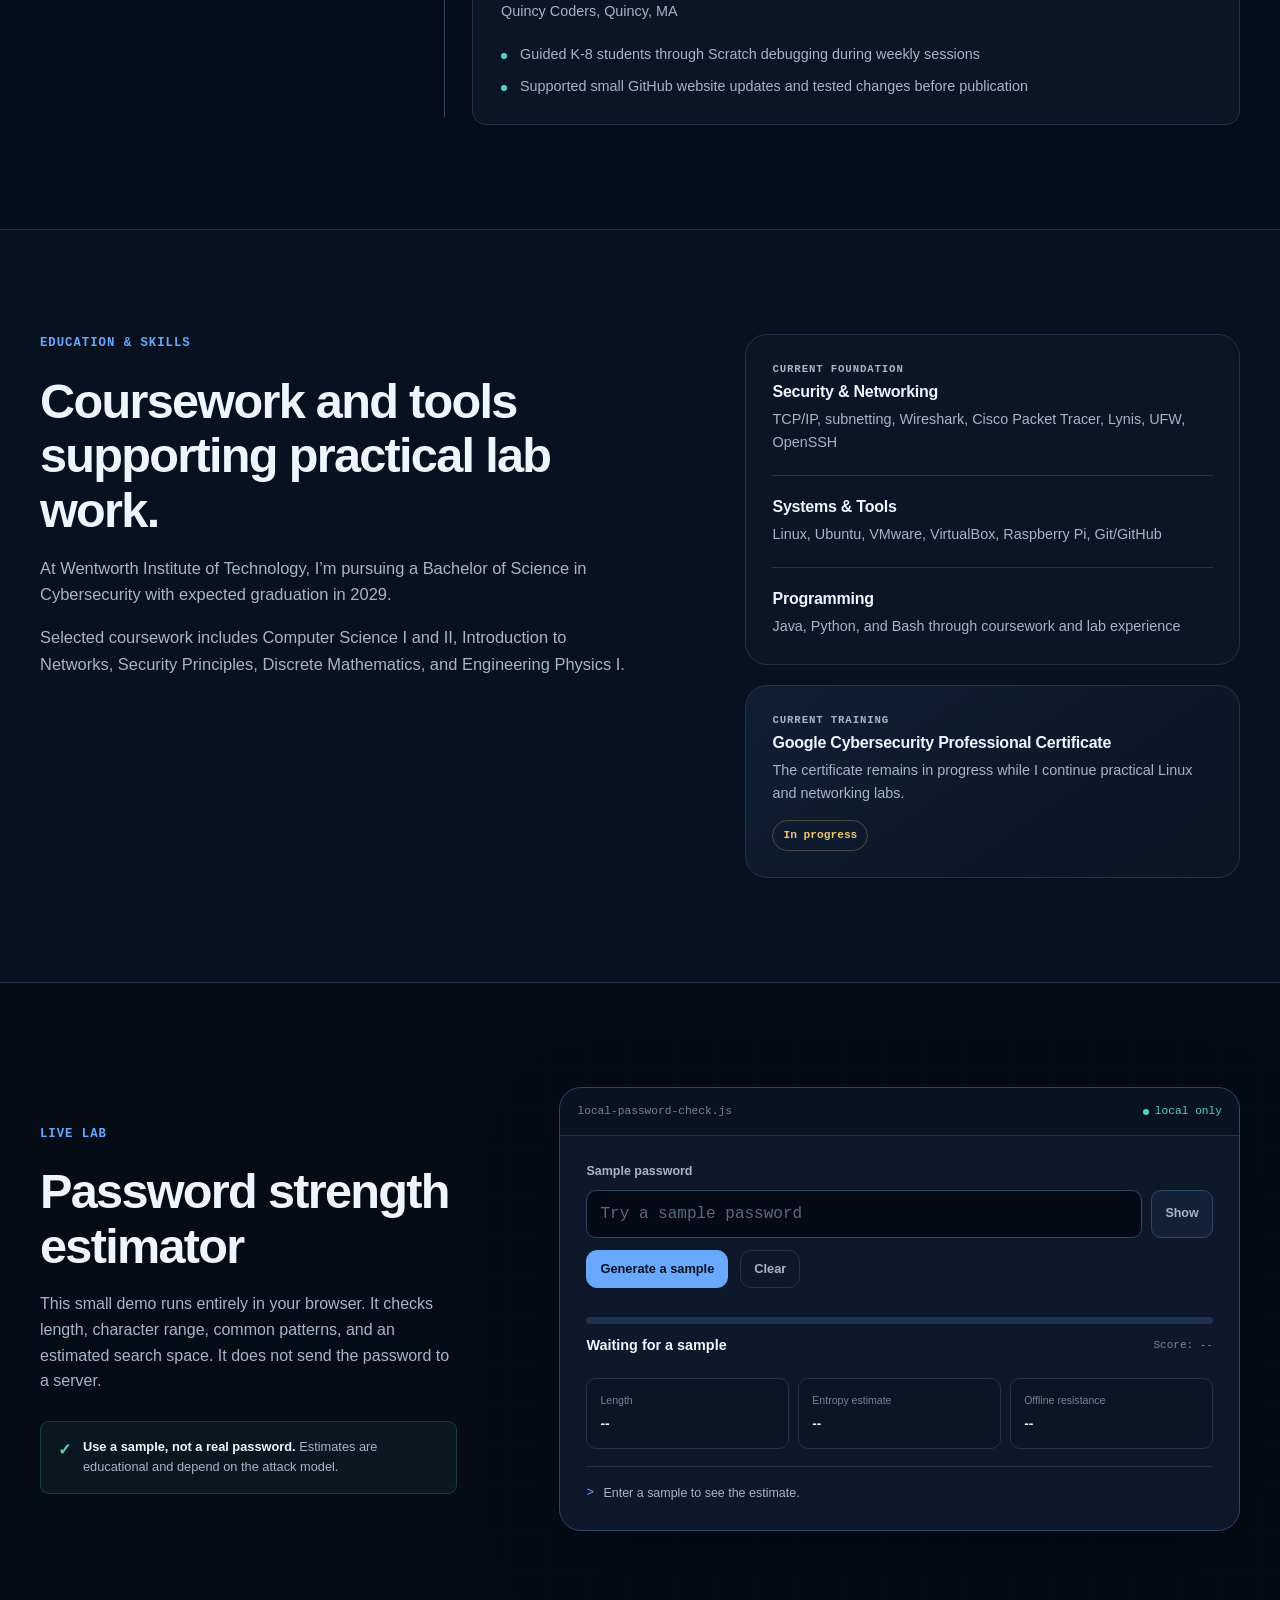
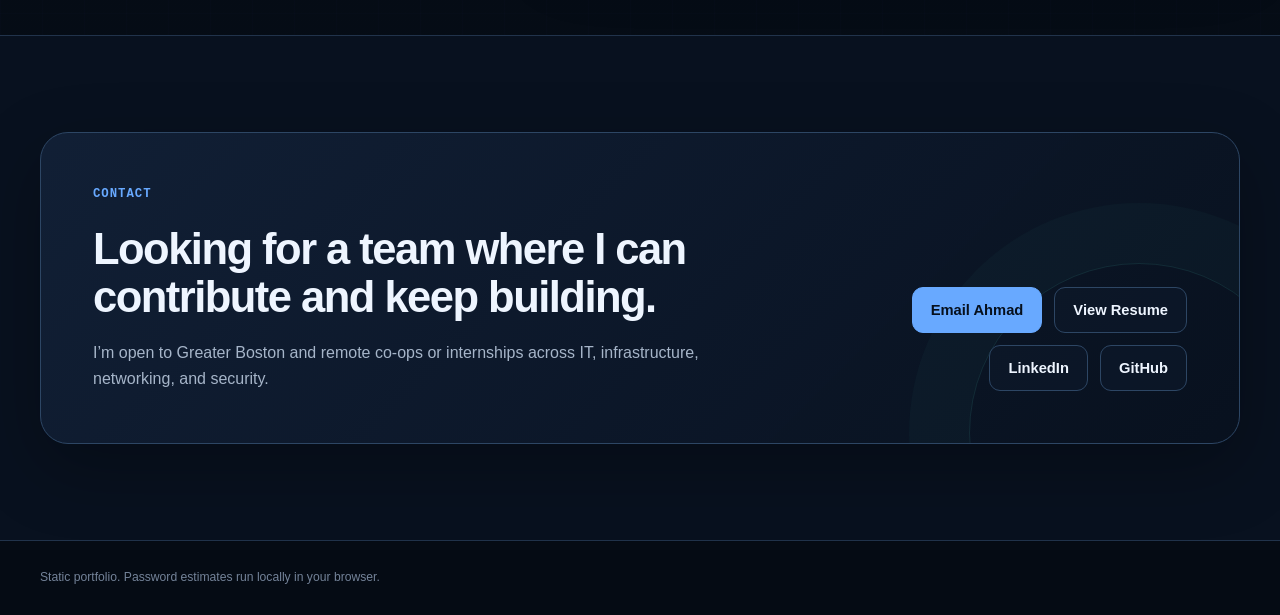
==== commit 7ad8c8d7: "Refine layout density and security" ====
--- a/index.html
+++ b/index.html
@@ -6,6 +6,7 @@
   <meta name="description" content="Ahmad Ansar is a Wentworth cybersecurity student building practical experience through Linux, networking, security labs, and early enterprise security work.">
   <meta name="author" content="Ahmad Ansar">
   <meta name="robots" content="index, follow">
+  <meta name="referrer" content="strict-origin-when-cross-origin">
   <meta name="theme-color" content="#08111f">
   <meta name="color-scheme" content="dark">
   <meta property="og:title" content="Ahmad Ansar | Cybersecurity Student">
@@ -40,7 +41,7 @@
       </a>
 
       <button class="menu-button" type="button" aria-expanded="false" aria-controls="site-nav" data-menu-button>
-        <span class="sr-only">Open navigation</span>
+        <span class="sr-only" data-menu-label>Open navigation</span>
         <span aria-hidden="true"></span>
         <span aria-hidden="true"></span>
       </button>
@@ -51,7 +52,7 @@
         <a href="#about">Education &amp; skills</a>
         <a href="#lab">Password lab</a>
         <a href="/Ahmad_Ansar_Resume_Public.pdf">Resume</a>
-        <a class="nav-contact" href="mailto:ahmad@ahmadansar.me">Email Ahmad</a>
+        <!--email_off--><a class="nav-contact" href="mailto:ahmad@ahmadansar.me">Email Ahmad</a><!--/email_off-->
       </nav>
     </div>
   </header>
@@ -68,7 +69,7 @@
           </p>
           <div class="hero-actions">
             <a class="button button-primary" href="#work">View Projects</a>
-            <a class="button button-secondary" href="mailto:ahmad@ahmadansar.me">Email Ahmad</a>
+            <!--email_off--><a class="button button-secondary" href="mailto:ahmad@ahmadansar.me">Email Ahmad</a><!--/email_off-->
             <a class="button button-secondary" href="/Ahmad_Ansar_Resume_Public.pdf">View Resume</a>
           </div>
           <p class="role-note">Greater Boston and remote opportunities across IT, infrastructure, networking, and security.</p>
@@ -167,7 +168,7 @@
             <ul class="tag-row" aria-label="Tools used">
               <li>Ubuntu</li><li>VirtualBox</li><li>Wireshark</li><li>TCP/IP</li>
             </ul>
-            <a class="project-evidence" href="https://github.com/ahmad-ansar/network-basics" target="_blank" rel="noopener noreferrer">View lab notes</a>
+            <a class="project-evidence" href="https://github.com/ahmad-ansar/traffic-flood-lab" target="_blank" rel="noopener noreferrer">View lab notes</a>
           </article>
 
           <article class="project-card reveal">
@@ -185,7 +186,7 @@
             <ul class="tag-row" aria-label="Tools used">
               <li>Linux</li><li>Debian</li><li>Raspberry Pi</li><li>DNS</li>
             </ul>
-            <a class="project-evidence" href="https://github.com/ahmad-ansar/cyber-labs" target="_blank" rel="noopener noreferrer">View lab notes</a>
+            <a class="project-evidence" href="https://github.com/ahmad-ansar/raspberry-pi-homelab" target="_blank" rel="noopener noreferrer">View lab notes</a>
           </article>
 
           <article class="project-card reveal">
@@ -334,7 +335,7 @@
           <div class="analyzer-body">
             <label for="password-input">Sample password</label>
             <div class="password-row">
-              <input id="password-input" type="password" autocomplete="new-password" spellcheck="false" maxlength="128" aria-describedby="password-privacy-note" placeholder="Try a sample password" data-password-input data-private-input>
+              <input id="password-input" type="password" autocomplete="off" autocapitalize="none" autocorrect="off" spellcheck="false" maxlength="128" aria-autocomplete="none" aria-describedby="password-privacy-note" placeholder="Try a sample password" data-password-input data-private-input>
               <button type="button" class="text-button" aria-pressed="false" data-password-toggle>Show</button>
             </div>
             <div class="analyzer-actions">
@@ -370,7 +371,7 @@
           <p>I’m open to Greater Boston and remote co-ops or internships across IT, infrastructure, networking, and security.</p>
         </div>
         <div class="contact-actions">
-          <a class="button button-primary" href="mailto:ahmad@ahmadansar.me">Email Ahmad</a>
+          <!--email_off--><a class="button button-primary" href="mailto:ahmad@ahmadansar.me">Email Ahmad</a><!--/email_off-->
           <a class="button button-secondary" href="/Ahmad_Ansar_Resume_Public.pdf">View Resume</a>
           <a class="button button-secondary" href="https://linkedin.com/in/ahmadansar" target="_blank" rel="noopener noreferrer">LinkedIn</a>
           <a class="button button-secondary" href="https://github.com/ahmad-ansar" target="_blank" rel="noopener noreferrer">GitHub</a>
--- a/styles.css
+++ b/styles.css
@@ -19,7 +19,7 @@
   --radius-lg: 22px;
   --radius-md: 14px;
   --radius-sm: 9px;
-  --shell: 1140px;
+  --shell: 1200px;
 }
 
 *,
@@ -40,7 +40,7 @@
   color: var(--ink);
   font-family: Inter, ui-sans-serif, -apple-system, BlinkMacSystemFont, "Segoe UI", sans-serif;
   font-size: 16px;
-  line-height: 1.65;
+  line-height: 1.6;
   text-rendering: optimizeLegibility;
   -webkit-font-smoothing: antialiased;
 }
@@ -94,16 +94,16 @@
 }
 
 h1 {
-  max-width: 790px;
-  margin-bottom: 24px;
-  font-size: clamp(3rem, 5.8vw, 5.4rem);
+  max-width: 760px;
+  margin-bottom: 20px;
+  font-size: clamp(2.8rem, 5vw, 4.7rem);
   font-weight: 740;
 }
 
 h2 {
   max-width: 790px;
-  margin-bottom: 20px;
-  font-size: clamp(2.25rem, 4.6vw, 4.25rem);
+  margin-bottom: 18px;
+  font-size: clamp(2rem, 3.8vw, 3.55rem);
   font-weight: 700;
 }
 
@@ -153,6 +153,7 @@
   z-index: 100;
   border-bottom: 1px solid transparent;
   background: rgb(8 17 31 / 70%);
+  -webkit-backdrop-filter: blur(18px);
   backdrop-filter: blur(18px);
   transition: border-color 180ms ease, background 180ms ease;
 }
@@ -164,7 +165,7 @@
 
 .nav-wrap {
   display: flex;
-  min-height: 72px;
+  min-height: 68px;
   align-items: center;
   justify-content: space-between;
   gap: 28px;
@@ -256,10 +257,10 @@
 .hero {
   position: relative;
   display: grid;
-  min-height: 810px;
+  min-height: 720px;
   overflow: hidden;
   align-items: center;
-  padding: 150px 0 88px;
+  padding: 132px 0 72px;
 }
 
 .hero::after {
@@ -286,13 +287,14 @@
     linear-gradient(rgb(104 169 255 / 4%) 1px, transparent 1px),
     linear-gradient(90deg, rgb(104 169 255 / 4%) 1px, transparent 1px);
   background-size: 54px 54px;
+  -webkit-mask-image: linear-gradient(to bottom, black, transparent 80%);
   mask-image: linear-gradient(to bottom, black, transparent 80%);
 }
 
 .hero-layout {
   display: grid;
   grid-template-columns: minmax(0, 1.6fr) minmax(300px, 0.7fr);
-  gap: clamp(56px, 8vw, 112px);
+  gap: clamp(48px, 7vw, 88px);
   align-items: center;
 }
 
@@ -328,7 +330,7 @@
   max-width: 700px;
   margin-bottom: 30px;
   color: var(--ink-soft);
-  font-size: clamp(1.06rem, 1.6vw, 1.25rem);
+  font-size: clamp(1rem, 1.3vw, 1.16rem);
 }
 
 .hero-actions,
@@ -501,7 +503,7 @@
 
 .proof-grid > div {
   display: flex;
-  min-height: 128px;
+  min-height: 112px;
   flex-direction: column;
   justify-content: center;
   padding: 24px 34px;
@@ -538,7 +540,7 @@
 }
 
 .section {
-  padding: 130px 0;
+  padding: 104px 0;
 }
 
 .section-muted {
@@ -548,7 +550,7 @@
 
 .section-heading {
   max-width: 820px;
-  margin-bottom: 58px;
+  margin-bottom: 46px;
 }
 
 .section-heading > p:not(.section-kicker) {
@@ -570,9 +572,9 @@
 .project-card {
   position: relative;
   display: flex;
-  min-height: 510px;
+  min-height: 460px;
   flex-direction: column;
-  padding: 30px;
+  padding: 28px;
   overflow: hidden;
   border: 1px solid var(--line);
   border-radius: var(--radius-lg);
@@ -602,7 +604,7 @@
   display: flex;
   align-items: center;
   justify-content: space-between;
-  margin-bottom: 64px;
+  margin-bottom: 42px;
 }
 
 .project-number {
@@ -760,7 +762,7 @@
 }
 
 .timeline-card {
-  padding: 28px 30px;
+  padding: 26px 28px;
   border: 1px solid var(--line);
   border-radius: var(--radius-md);
   background: var(--surface-soft);
@@ -815,7 +817,7 @@
 }
 
 .info-panel {
-  padding: 30px;
+  padding: 26px;
   border: 1px solid var(--line);
   border-radius: var(--radius-lg);
   background: var(--surface-soft);
@@ -938,7 +940,7 @@
 }
 
 .analyzer-body {
-  padding: 30px;
+  padding: 26px;
 }
 
 .analyzer label {
@@ -966,7 +968,7 @@
   background: var(--page-deep);
   color: var(--ink);
   font-family: "SFMono-Regular", Consolas, "Liberation Mono", monospace;
-  font-size: 0.87rem;
+  font-size: 1rem;
 }
 
 .password-row input::placeholder {
@@ -1116,7 +1118,7 @@
 }
 
 .contact-section {
-  padding: 120px 0;
+  padding: 96px 0;
 }
 
 .contact-card {
@@ -1125,7 +1127,7 @@
   grid-template-columns: 1fr auto;
   gap: 50px;
   align-items: end;
-  padding: clamp(32px, 6vw, 64px);
+  padding: clamp(30px, 5vw, 52px);
   overflow: hidden;
   border: 1px solid var(--line-bright);
   border-radius: 28px;
@@ -1152,7 +1154,7 @@
 
 .contact-card h2 {
   max-width: 720px;
-  font-size: clamp(2.2rem, 4.2vw, 3.8rem);
+  font-size: clamp(2rem, 3.4vw, 3.2rem);
 }
 
 .contact-card p:not(.section-kicker) {
@@ -1344,11 +1346,11 @@
   }
 
   .hero {
-    padding: 130px 0 72px;
+    padding: 112px 0 60px;
   }
 
   h1 {
-    font-size: clamp(2.7rem, 14vw, 4.2rem);
+    font-size: clamp(2.3rem, 11.2vw, 3.45rem);
   }
 
   .proof-grid {
@@ -1369,11 +1371,11 @@
   }
 
   .section {
-    padding: 94px 0;
+    padding: 76px 0;
   }
 
   .section-heading {
-    margin-bottom: 40px;
+    margin-bottom: 32px;
   }
 
   .project-grid,
@@ -1387,7 +1389,7 @@
   }
 
   .project-topline {
-    margin-bottom: 44px;
+    margin-bottom: 30px;
   }
 
   .timeline::before {
@@ -1428,7 +1430,7 @@
   }
 
   .contact-section {
-    padding: 92px 0;
+    padding: 76px 0;
   }
 
   .footer-wrap {
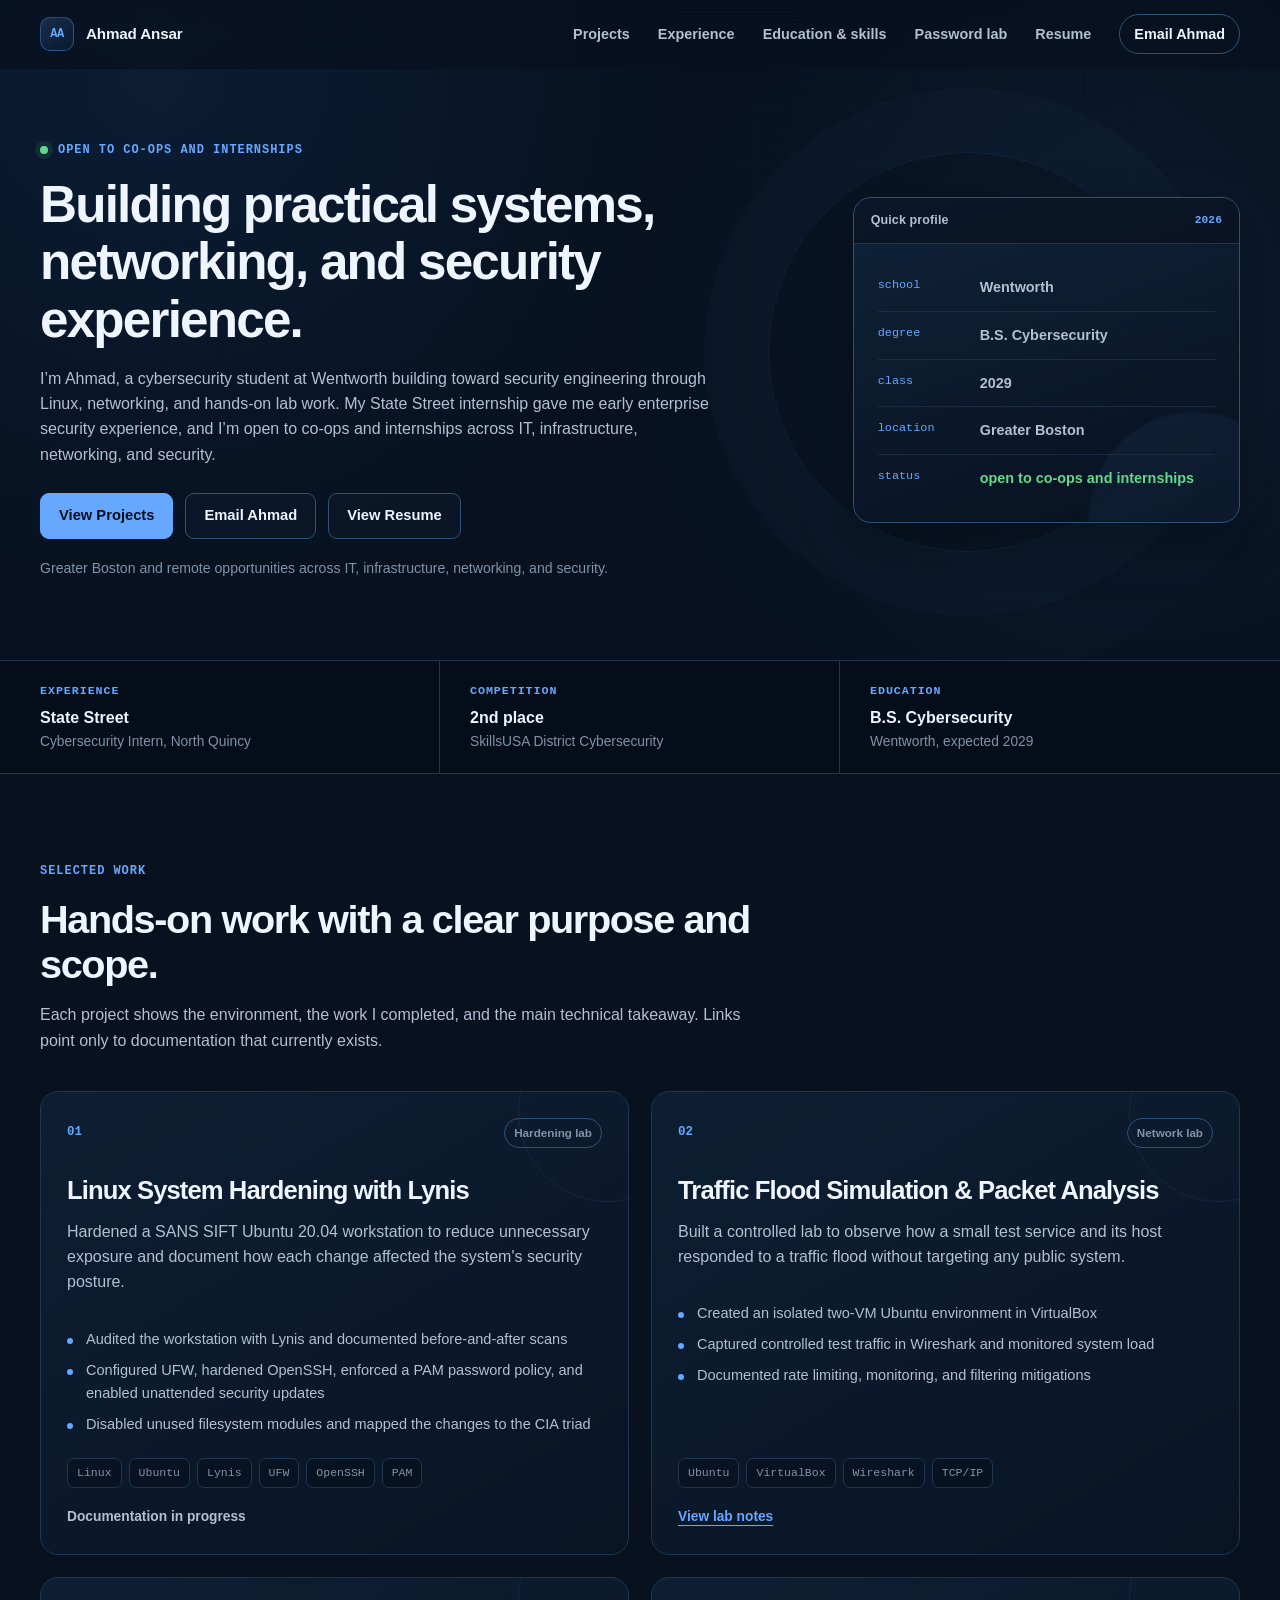
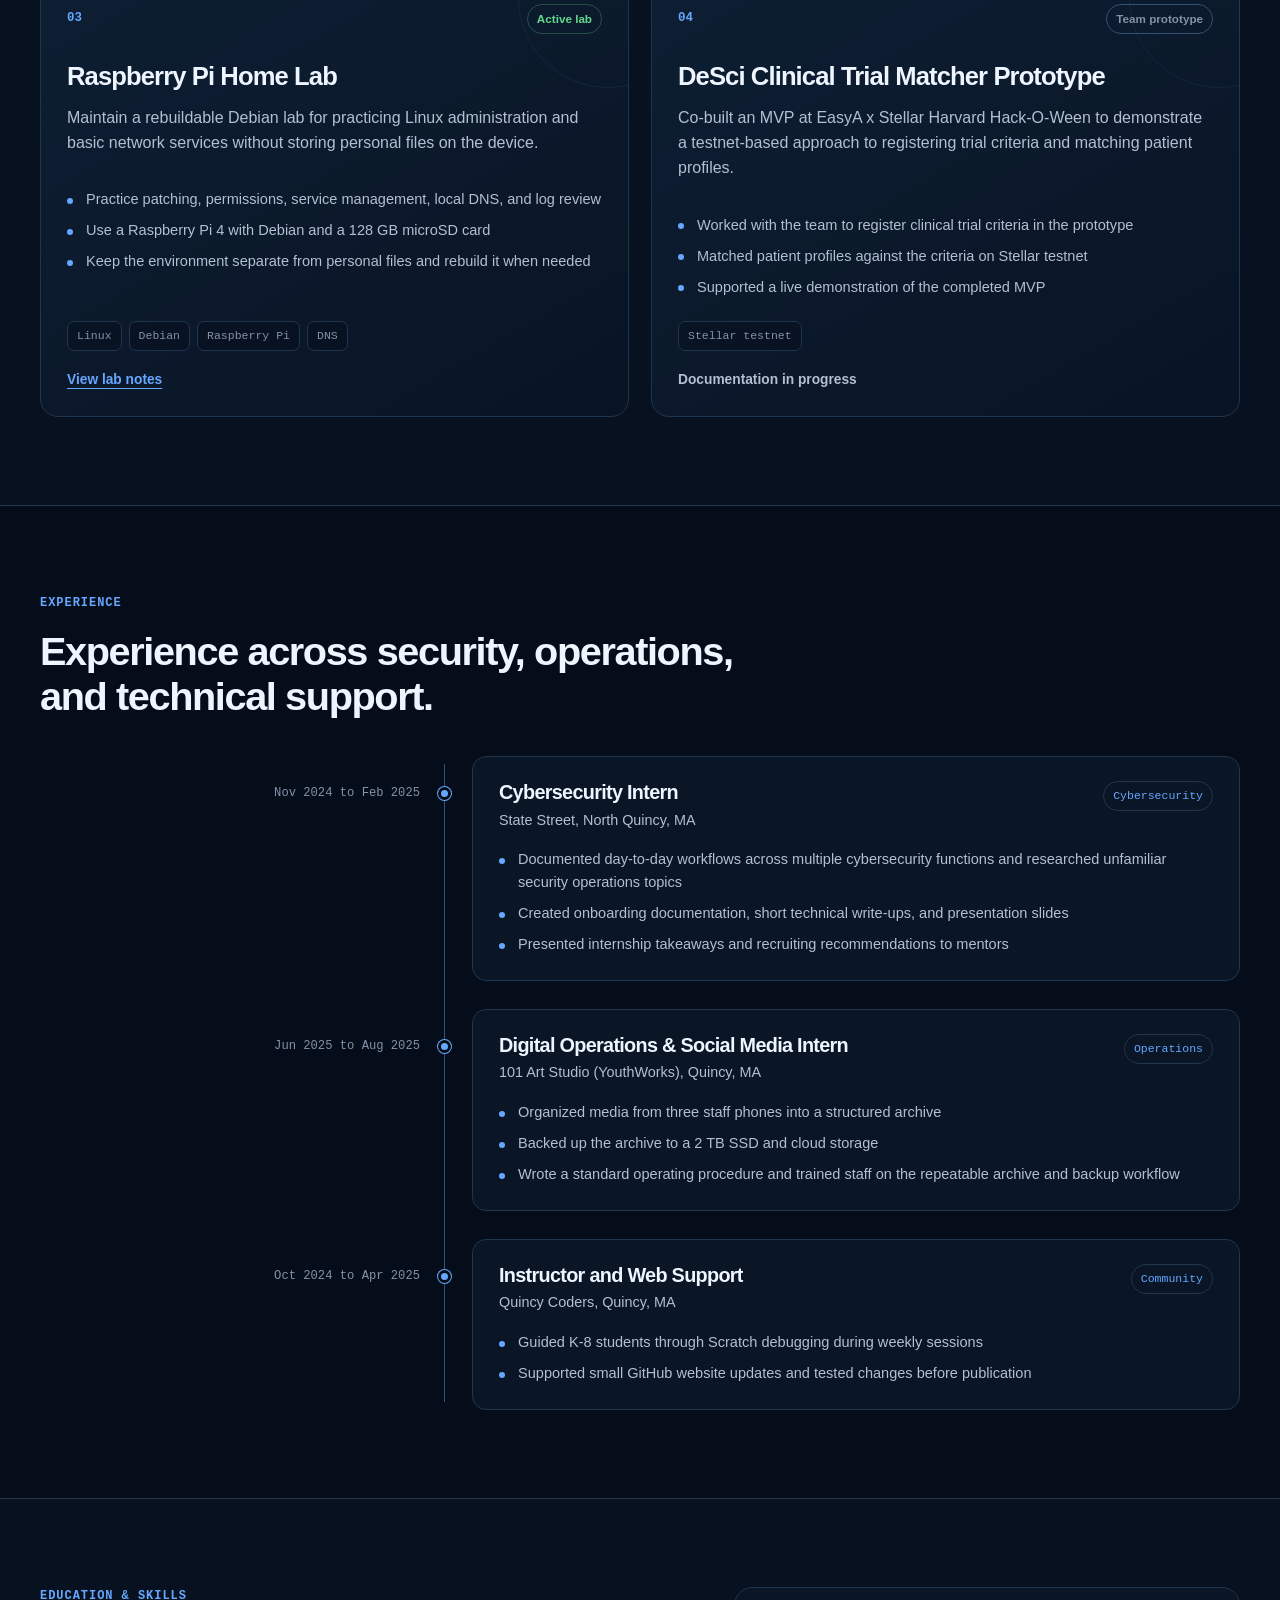
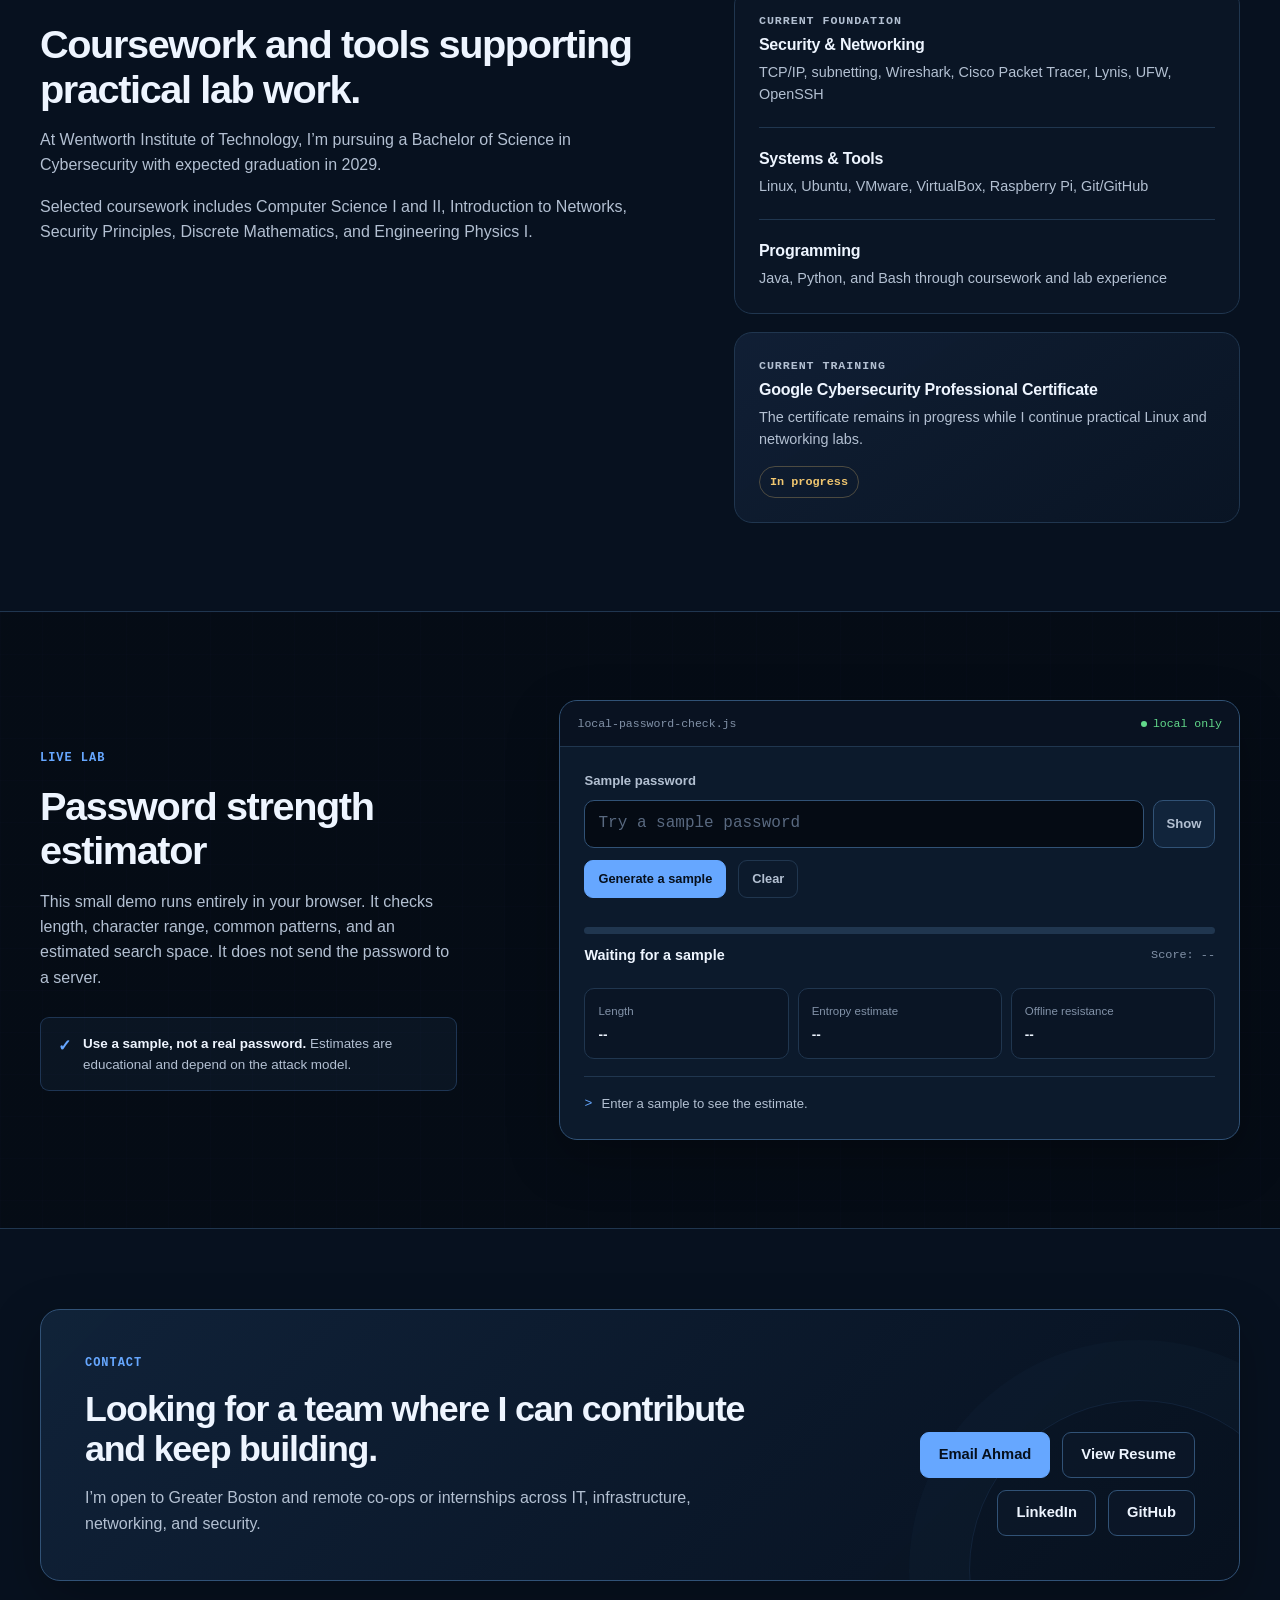
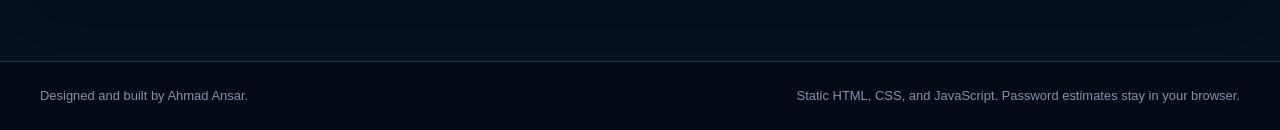
==== commit a3a532ae: "Polish typography and visual rhythm" ====
--- a/index.html
+++ b/index.html
@@ -7,7 +7,7 @@
   <meta name="author" content="Ahmad Ansar">
   <meta name="robots" content="index, follow">
   <meta name="referrer" content="strict-origin-when-cross-origin">
-  <meta name="theme-color" content="#08111f">
+  <meta name="theme-color" content="#07111f">
   <meta name="color-scheme" content="dark">
   <meta property="og:title" content="Ahmad Ansar | Cybersecurity Student">
   <meta property="og:description" content="Building practical systems, networking, and security experience at Wentworth Institute of Technology.">
@@ -76,9 +76,9 @@
         </div>
 
         <aside class="snapshot reveal" aria-label="Student profile summary">
-          <div class="window-bar">
-            <div class="window-dots" aria-hidden="true"><span></span><span></span><span></span></div>
-            <span>profile.txt</span>
+          <div class="snapshot-header">
+            <span>Quick profile</span>
+            <span>2026</span>
           </div>
           <dl class="snapshot-list">
             <div>
@@ -382,7 +382,8 @@
 
   <footer class="site-footer">
     <div class="shell footer-wrap">
-      <p>Static portfolio. Password estimates run locally in your browser.</p>
+      <p>Designed and built by Ahmad Ansar.</p>
+      <p>Static HTML, CSS, and JavaScript. Password estimates stay in your browser.</p>
     </div>
   </footer>
 </body>
--- a/styles.css
+++ b/styles.css
@@ -1,22 +1,21 @@
 :root {
   --ink: #eef5ff;
-  --ink-soft: #a6b5c9;
-  --ink-faint: #748399;
-  --page: #08111f;
+  --ink-soft: #b3c0d2;
+  --ink-faint: #8292a8;
+  --page: #07111f;
   --page-deep: #050b14;
-  --surface: #0d192a;
-  --surface-raised: #122137;
+  --surface: #0c1a2c;
+  --surface-raised: #11243b;
   --surface-soft: #0a1525;
-  --line: #21334b;
-  --line-bright: #2d4664;
-  --blue: #68a9ff;
-  --blue-strong: #3388f2;
-  --teal: #52d6c5;
+  --line: #20364f;
+  --line-bright: #315276;
+  --blue: #66a7ff;
+  --blue-strong: #2f80e8;
   --green: #62d98b;
   --yellow: #f0c66f;
   --red: #ff7b72;
-  --shadow: 0 24px 70px rgb(0 0 0 / 28%);
-  --radius-lg: 22px;
+  --shadow: 0 18px 52px rgb(0 0 0 / 26%);
+  --radius-lg: 18px;
   --radius-md: 14px;
   --radius-sm: 9px;
   --shell: 1200px;
@@ -40,7 +39,7 @@
   color: var(--ink);
   font-family: Inter, ui-sans-serif, -apple-system, BlinkMacSystemFont, "Segoe UI", sans-serif;
   font-size: 16px;
-  line-height: 1.6;
+  line-height: 1.58;
   text-rendering: optimizeLegibility;
   -webkit-font-smoothing: antialiased;
 }
@@ -50,8 +49,8 @@
   inset: 0;
   z-index: -2;
   background:
-    radial-gradient(circle at 12% 8%, rgb(51 136 242 / 11%), transparent 34rem),
-    radial-gradient(circle at 90% 35%, rgb(82 214 197 / 7%), transparent 30rem),
+    radial-gradient(circle at 12% 8%, rgb(47 128 232 / 10%), transparent 34rem),
+    radial-gradient(circle at 90% 35%, rgb(102 167 255 / 5%), transparent 30rem),
     var(--page);
   content: "";
   pointer-events: none;
@@ -94,21 +93,21 @@
 }
 
 h1 {
+  max-width: 720px;
+  margin-bottom: 18px;
+  font-size: clamp(2.6rem, 4vw, 4rem);
+  font-weight: 730;
+}
+
+h2 {
   max-width: 760px;
-  margin-bottom: 20px;
-  font-size: clamp(2.8rem, 5vw, 4.7rem);
-  font-weight: 740;
-}
-
-h2 {
-  max-width: 790px;
-  margin-bottom: 18px;
-  font-size: clamp(2rem, 3.8vw, 3.55rem);
+  margin-bottom: 16px;
+  font-size: clamp(1.9rem, 3.1vw, 3rem);
   font-weight: 700;
 }
 
 h3 {
-  font-size: 1.3rem;
+  font-size: 1.24rem;
 }
 
 .shell {
@@ -188,7 +187,7 @@
   place-items: center;
   border: 1px solid rgb(104 169 255 / 34%);
   border-radius: 10px;
-  background: linear-gradient(145deg, rgb(104 169 255 / 18%), rgb(82 214 197 / 8%));
+  background: linear-gradient(145deg, rgb(102 167 255 / 18%), rgb(47 128 232 / 7%));
   color: var(--blue);
   font-family: "SFMono-Regular", Consolas, "Liberation Mono", monospace;
   font-size: 0.75rem;
@@ -257,23 +256,23 @@
 .hero {
   position: relative;
   display: grid;
-  min-height: 720px;
+  min-height: 660px;
   overflow: hidden;
   align-items: center;
-  padding: 132px 0 72px;
+  padding: 116px 0 56px;
 }
 
 .hero::after {
   position: absolute;
-  top: 24%;
-  left: 57%;
-  width: 460px;
-  height: 460px;
+  top: 23%;
+  left: 60%;
+  width: 400px;
+  height: 400px;
   border: 1px solid rgb(104 169 255 / 10%);
   border-radius: 50%;
   box-shadow:
-    0 0 0 70px rgb(104 169 255 / 2.5%),
-    0 0 0 140px rgb(82 214 197 / 1.8%);
+    0 0 0 64px rgb(104 169 255 / 2.2%),
+    0 0 0 128px rgb(104 169 255 / 1.3%);
   content: "";
   pointer-events: none;
 }
@@ -293,8 +292,8 @@
 
 .hero-layout {
   display: grid;
-  grid-template-columns: minmax(0, 1.6fr) minmax(300px, 0.7fr);
-  gap: clamp(48px, 7vw, 88px);
+  grid-template-columns: minmax(0, 1.45fr) minmax(320px, 0.75fr);
+  gap: clamp(42px, 5vw, 64px);
   align-items: center;
 }
 
@@ -303,10 +302,10 @@
   display: flex;
   align-items: center;
   gap: 10px;
-  margin-bottom: 20px;
+  margin-bottom: 16px;
   color: var(--blue);
   font-family: "SFMono-Regular", Consolas, "Liberation Mono", monospace;
-  font-size: 0.77rem;
+  font-size: 0.75rem;
   font-weight: 700;
   letter-spacing: 0.08em;
   text-transform: uppercase;
@@ -327,10 +326,10 @@
 }
 
 .hero-text {
-  max-width: 700px;
-  margin-bottom: 30px;
-  color: var(--ink-soft);
-  font-size: clamp(1rem, 1.3vw, 1.16rem);
+  max-width: 680px;
+  margin-bottom: 26px;
+  color: var(--ink-soft);
+  font-size: clamp(1rem, 1.1vw, 1.08rem);
 }
 
 .hero-actions,
@@ -348,7 +347,7 @@
   justify-content: center;
   padding: 10px 18px;
   border: 1px solid transparent;
-  border-radius: 11px;
+  border-radius: 9px;
   font-size: 0.92rem;
   font-weight: 720;
   text-decoration: none;
@@ -395,9 +394,10 @@
 }
 
 .role-note {
-  margin: 20px 0 0;
+  max-width: 680px;
+  margin: 18px 0 0;
   color: var(--ink-faint);
-  font-size: 0.86rem;
+  font-size: 0.88rem;
 }
 
 .snapshot {
@@ -406,7 +406,7 @@
   overflow: hidden;
   border: 1px solid var(--line-bright);
   border-radius: var(--radius-lg);
-  background: linear-gradient(160deg, rgb(18 33 55 / 94%), rgb(8 17 31 / 96%));
+  background: linear-gradient(160deg, rgb(17 36 59 / 94%), rgb(7 17 31 / 97%));
   box-shadow: var(--shadow);
 }
 
@@ -416,15 +416,15 @@
   width: 210px;
   height: 210px;
   border-radius: 50%;
-  background: rgb(82 214 197 / 7%);
+  background: rgb(102 167 255 / 6%);
   content: "";
   filter: blur(1px);
 }
 
-.window-bar,
+.snapshot-header,
 .analyzer-bar {
   display: flex;
-  min-height: 48px;
+  min-height: 46px;
   align-items: center;
   justify-content: space-between;
   padding: 0 17px;
@@ -432,37 +432,36 @@
   background: rgb(5 11 20 / 45%);
   color: var(--ink-faint);
   font-family: "SFMono-Regular", Consolas, "Liberation Mono", monospace;
+  font-size: 0.72rem;
+}
+
+.snapshot-header {
+  color: var(--ink-soft);
+  font-family: inherit;
+  font-size: 0.78rem;
+  font-weight: 700;
+  letter-spacing: 0.01em;
+}
+
+.snapshot-header span:last-child {
+  color: var(--blue);
+  font-family: "SFMono-Regular", Consolas, "Liberation Mono", monospace;
   font-size: 0.7rem;
-}
-
-.window-dots {
-  display: flex;
-  gap: 6px;
-}
-
-.window-dots span {
-  width: 8px;
-  height: 8px;
-  border-radius: 50%;
-  background: var(--line-bright);
-}
-
-.window-dots span:first-child { background: var(--red); }
-.window-dots span:nth-child(2) { background: var(--yellow); }
-.window-dots span:nth-child(3) { background: var(--green); }
+  font-weight: 600;
+}
 
 .snapshot-list {
   position: relative;
   z-index: 1;
   margin: 0;
-  padding: 24px;
+  padding: 20px 24px;
 }
 
 .snapshot-list > div {
   display: grid;
   grid-template-columns: 88px 1fr;
   gap: 14px;
-  padding: 13px 0;
+  padding: 12px 0;
   border-bottom: 1px solid rgb(33 51 75 / 70%);
 }
 
@@ -478,12 +477,12 @@
 .snapshot-list dt {
   color: var(--blue);
   font-family: "SFMono-Regular", Consolas, "Liberation Mono", monospace;
-  font-size: 0.72rem;
+  font-size: 0.74rem;
 }
 
 .snapshot-list dd {
   color: var(--ink-soft);
-  font-size: 0.86rem;
+  font-size: 0.9rem;
   font-weight: 650;
 }
 
@@ -503,10 +502,10 @@
 
 .proof-grid > div {
   display: flex;
-  min-height: 112px;
+  min-height: 104px;
   flex-direction: column;
   justify-content: center;
-  padding: 24px 34px;
+  padding: 21px 30px;
   border-right: 1px solid var(--line);
 }
 
@@ -524,23 +523,23 @@
   margin-bottom: 5px;
   color: var(--blue);
   font-family: "SFMono-Regular", Consolas, "Liberation Mono", monospace;
-  font-size: 0.67rem;
+  font-size: 0.73rem;
   font-weight: 700;
   letter-spacing: 0.08em;
   text-transform: uppercase;
 }
 
 .proof-grid strong {
-  font-size: 1.05rem;
+  font-size: 1rem;
 }
 
 .proof-grid span:last-child {
   color: var(--ink-faint);
-  font-size: 0.82rem;
+  font-size: 0.86rem;
 }
 
 .section {
-  padding: 104px 0;
+  padding: 88px 0;
 }
 
 .section-muted {
@@ -549,14 +548,14 @@
 }
 
 .section-heading {
-  max-width: 820px;
-  margin-bottom: 46px;
+  max-width: 780px;
+  margin-bottom: 38px;
 }
 
 .section-heading > p:not(.section-kicker) {
   max-width: 730px;
   color: var(--ink-soft);
-  font-size: 1.03rem;
+  font-size: 1rem;
 }
 
 .section-heading > p:last-child {
@@ -572,13 +571,13 @@
 .project-card {
   position: relative;
   display: flex;
-  min-height: 460px;
+  min-height: 430px;
   flex-direction: column;
-  padding: 28px;
+  padding: 26px;
   overflow: hidden;
   border: 1px solid var(--line);
   border-radius: var(--radius-lg);
-  background: linear-gradient(150deg, rgb(18 33 55 / 78%), rgb(10 21 37 / 90%));
+  background: linear-gradient(150deg, rgb(17 36 59 / 72%), rgb(9 21 37 / 92%));
   transition: transform 180ms ease, border-color 180ms ease;
 }
 
@@ -604,13 +603,13 @@
   display: flex;
   align-items: center;
   justify-content: space-between;
-  margin-bottom: 42px;
+  margin-bottom: 28px;
 }
 
 .project-number {
   color: var(--blue);
   font-family: "SFMono-Regular", Consolas, "Liberation Mono", monospace;
-  font-size: 0.77rem;
+  font-size: 0.78rem;
   font-weight: 700;
 }
 
@@ -619,7 +618,7 @@
   border: 1px solid var(--line-bright);
   border-radius: 999px;
   color: var(--ink-faint);
-  font-size: 0.69rem;
+  font-size: 0.73rem;
   font-weight: 700;
 }
 
@@ -632,7 +631,7 @@
   position: relative;
   z-index: 1;
   margin-bottom: 14px;
-  font-size: clamp(1.45rem, 2.6vw, 2rem);
+  font-size: clamp(1.4rem, 2vw, 1.72rem);
 }
 
 .project-card > p {
@@ -645,9 +644,9 @@
   position: relative;
   z-index: 1;
   display: grid;
-  gap: 9px;
+  gap: 8px;
   padding: 0;
-  margin: 20px 0 26px;
+  margin: 17px 0 22px;
   list-style: none;
 }
 
@@ -655,7 +654,7 @@
   position: relative;
   padding-left: 19px;
   color: var(--ink-soft);
-  font-size: 0.9rem;
+  font-size: 0.91rem;
 }
 
 .detail-list li::before {
@@ -665,7 +664,7 @@
   width: 6px;
   height: 6px;
   border-radius: 50%;
-  background: var(--teal);
+  background: var(--blue);
   content: "";
 }
 
@@ -688,7 +687,7 @@
   background: rgb(5 11 20 / 35%);
   color: var(--ink-faint);
   font-family: "SFMono-Regular", Consolas, "Liberation Mono", monospace;
-  font-size: 0.66rem;
+  font-size: 0.72rem;
 }
 
 .project-evidence {
@@ -697,7 +696,7 @@
   align-self: flex-start;
   margin-top: 18px;
   color: var(--blue);
-  font-size: 0.82rem;
+  font-size: 0.86rem;
   font-weight: 700;
   text-underline-offset: 4px;
 }
@@ -757,12 +756,12 @@
   padding-top: 28px;
   color: var(--ink-faint);
   font-family: "SFMono-Regular", Consolas, "Liberation Mono", monospace;
-  font-size: 0.71rem;
+  font-size: 0.76rem;
   text-align: right;
 }
 
 .timeline-card {
-  padding: 26px 28px;
+  padding: 24px 26px;
   border: 1px solid var(--line);
   border-radius: var(--radius-md);
   background: var(--surface-soft);
@@ -791,7 +790,7 @@
   border-radius: 999px;
   color: var(--blue);
   font-family: "SFMono-Regular", Consolas, "Liberation Mono", monospace;
-  font-size: 0.64rem;
+  font-size: 0.72rem;
 }
 
 .timeline-card .detail-list {
@@ -801,7 +800,7 @@
 .about-layout {
   display: grid;
   grid-template-columns: minmax(0, 1fr) minmax(370px, 0.82fr);
-  gap: clamp(54px, 8vw, 108px);
+  gap: clamp(48px, 6vw, 82px);
   align-items: start;
 }
 
@@ -813,11 +812,11 @@
 
 .about-panels {
   display: grid;
-  gap: 20px;
+  gap: 18px;
 }
 
 .info-panel {
-  padding: 26px;
+  padding: 24px;
   border: 1px solid var(--line);
   border-radius: var(--radius-lg);
   background: var(--surface-soft);
@@ -868,7 +867,7 @@
   border-radius: 999px;
   color: var(--yellow);
   font-family: "SFMono-Regular", Consolas, "Liberation Mono", monospace;
-  font-size: 0.7rem;
+  font-size: 0.74rem;
   font-weight: 700;
 }
 
@@ -897,20 +896,20 @@
   gap: 12px;
   margin-top: 27px;
   padding: 15px 17px;
-  border: 1px solid rgb(82 214 197 / 20%);
+  border: 1px solid rgb(102 167 255 / 22%);
   border-radius: var(--radius-sm);
-  background: rgb(82 214 197 / 6%);
+  background: rgb(102 167 255 / 6%);
 }
 
 .privacy-note > span {
-  color: var(--teal);
+  color: var(--blue);
   font-weight: 800;
 }
 
 .privacy-note p {
   margin: 0;
   color: var(--ink-soft);
-  font-size: 0.8rem;
+  font-size: 0.84rem;
 }
 
 .privacy-note strong {
@@ -929,25 +928,25 @@
   display: inline-flex;
   align-items: center;
   gap: 6px;
-  color: var(--teal);
+  color: var(--green);
 }
 
 .local-badge > span {
   width: 6px;
   height: 6px;
   border-radius: 50%;
-  background: var(--teal);
+  background: var(--green);
 }
 
 .analyzer-body {
-  padding: 26px;
+  padding: 24px;
 }
 
 .analyzer label {
   display: block;
   margin-bottom: 8px;
   color: var(--ink-soft);
-  font-size: 0.78rem;
+  font-size: 0.82rem;
   font-weight: 700;
 }
 
@@ -985,7 +984,7 @@
   border-radius: 10px;
   background: var(--surface-raised);
   color: var(--ink-soft);
-  font-size: 0.78rem;
+  font-size: 0.82rem;
   font-weight: 700;
   cursor: pointer;
 }
@@ -1037,13 +1036,13 @@
 .strength-fill.tone-weak { background: #f2a65a; }
 .strength-fill.tone-fair { background: var(--yellow); }
 .strength-fill.tone-strong { background: var(--green); }
-.strength-fill.tone-very-strong { background: var(--teal); }
+.strength-fill.tone-very-strong { background: var(--green); }
 
 .strength-label.tone-very-weak { color: var(--red); }
 .strength-label.tone-weak { color: #f2a65a; }
 .strength-label.tone-fair { color: var(--yellow); }
 .strength-label.tone-strong { color: var(--green); }
-.strength-label.tone-very-strong { color: var(--teal); }
+.strength-label.tone-very-strong { color: var(--green); }
 
 .strength-heading {
   display: flex;
@@ -1060,7 +1059,7 @@
 .strength-heading span {
   color: var(--ink-faint);
   font-family: "SFMono-Regular", Consolas, "Liberation Mono", monospace;
-  font-size: 0.69rem;
+  font-size: 0.74rem;
 }
 
 .metric-grid {
@@ -1081,7 +1080,7 @@
 .metric-grid dt {
   margin-bottom: 4px;
   color: var(--ink-faint);
-  font-size: 0.66rem;
+  font-size: 0.72rem;
 }
 
 .metric-grid dd {
@@ -1106,7 +1105,7 @@
   position: relative;
   padding-left: 17px;
   color: var(--ink-soft);
-  font-size: 0.78rem;
+  font-size: 0.82rem;
 }
 
 .feedback li::before {
@@ -1118,20 +1117,20 @@
 }
 
 .contact-section {
-  padding: 96px 0;
+  padding: 80px 0;
 }
 
 .contact-card {
   position: relative;
   display: grid;
   grid-template-columns: 1fr auto;
-  gap: 50px;
+  gap: 42px;
   align-items: end;
-  padding: clamp(30px, 5vw, 52px);
+  padding: clamp(28px, 4vw, 44px);
   overflow: hidden;
   border: 1px solid var(--line-bright);
-  border-radius: 28px;
-  background: linear-gradient(135deg, rgb(18 33 55 / 95%), rgb(8 17 31 / 98%));
+  border-radius: 20px;
+  background: linear-gradient(135deg, rgb(17 36 59 / 94%), rgb(7 17 31 / 98%));
   box-shadow: var(--shadow);
 }
 
@@ -1141,9 +1140,9 @@
   bottom: -160px;
   width: 340px;
   height: 340px;
-  border: 1px solid rgb(82 214 197 / 12%);
+  border: 1px solid rgb(102 167 255 / 10%);
   border-radius: 50%;
-  box-shadow: 0 0 0 60px rgb(82 214 197 / 3%);
+  box-shadow: 0 0 0 60px rgb(102 167 255 / 2.5%);
   content: "";
 }
 
@@ -1153,8 +1152,8 @@
 }
 
 .contact-card h2 {
-  max-width: 720px;
-  font-size: clamp(2rem, 3.4vw, 3.2rem);
+  max-width: 680px;
+  font-size: clamp(1.9rem, 2.8vw, 2.65rem);
 }
 
 .contact-card p:not(.section-kicker) {
@@ -1169,7 +1168,7 @@
 }
 
 .site-footer {
-  padding: 27px 0;
+  padding: 24px 0;
   border-top: 1px solid var(--line);
   background: var(--page-deep);
 }
@@ -1184,23 +1183,33 @@
 .footer-wrap p {
   margin: 0;
   color: var(--ink-faint);
-  font-size: 0.76rem;
-}
-
-.footer-wrap span {
-  margin: 0 5px;
-  color: var(--line-bright);
+  font-size: 0.81rem;
 }
 
 .reveal-enabled .reveal.reveal-pending {
   opacity: 0;
-  transform: translateY(22px);
-  transition: opacity 620ms ease, transform 620ms cubic-bezier(.2, .7, .2, 1);
+  transform: translateY(14px);
+  transition:
+    opacity 480ms ease var(--reveal-delay, 0ms),
+    transform 480ms cubic-bezier(.2, .7, .2, 1) var(--reveal-delay, 0ms);
 }
 
 .reveal-enabled .reveal.reveal-pending.visible {
   opacity: 1;
   transform: translateY(0);
+}
+
+.project-card:nth-child(2),
+.about-panels > :nth-child(2) {
+  --reveal-delay: 55ms;
+}
+
+.project-card:nth-child(3) {
+  --reveal-delay: 90ms;
+}
+
+.project-card:nth-child(4) {
+  --reveal-delay: 125ms;
 }
 
 .not-found-page {
@@ -1239,7 +1248,7 @@
   height: 260px;
   border: 1px solid rgb(104 169 255 / 12%);
   border-radius: 50%;
-  box-shadow: 0 0 0 58px rgb(82 214 197 / 3%);
+  box-shadow: 0 0 0 58px rgb(102 167 255 / 2.5%);
   content: "";
   pointer-events: none;
 }
@@ -1346,11 +1355,11 @@
   }
 
   .hero {
-    padding: 112px 0 60px;
+    padding: 100px 0 50px;
   }
 
   h1 {
-    font-size: clamp(2.3rem, 11.2vw, 3.45rem);
+    font-size: clamp(2.3rem, 9vw, 3.1rem);
   }
 
   .proof-grid {
@@ -1360,8 +1369,8 @@
   .proof-grid > div,
   .proof-grid > div:first-child,
   .proof-grid > div:last-child {
-    min-height: 100px;
-    padding: 20px 0;
+    min-height: 88px;
+    padding: 18px 0;
     border-right: 0;
     border-bottom: 1px solid var(--line);
   }
@@ -1371,7 +1380,7 @@
   }
 
   .section {
-    padding: 76px 0;
+    padding: 68px 0;
   }
 
   .section-heading {
@@ -1389,7 +1398,7 @@
   }
 
   .project-topline {
-    margin-bottom: 30px;
+    margin-bottom: 24px;
   }
 
   .timeline::before {
@@ -1430,7 +1439,7 @@
   }
 
   .contact-section {
-    padding: 76px 0;
+    padding: 68px 0;
   }
 
   .footer-wrap {
